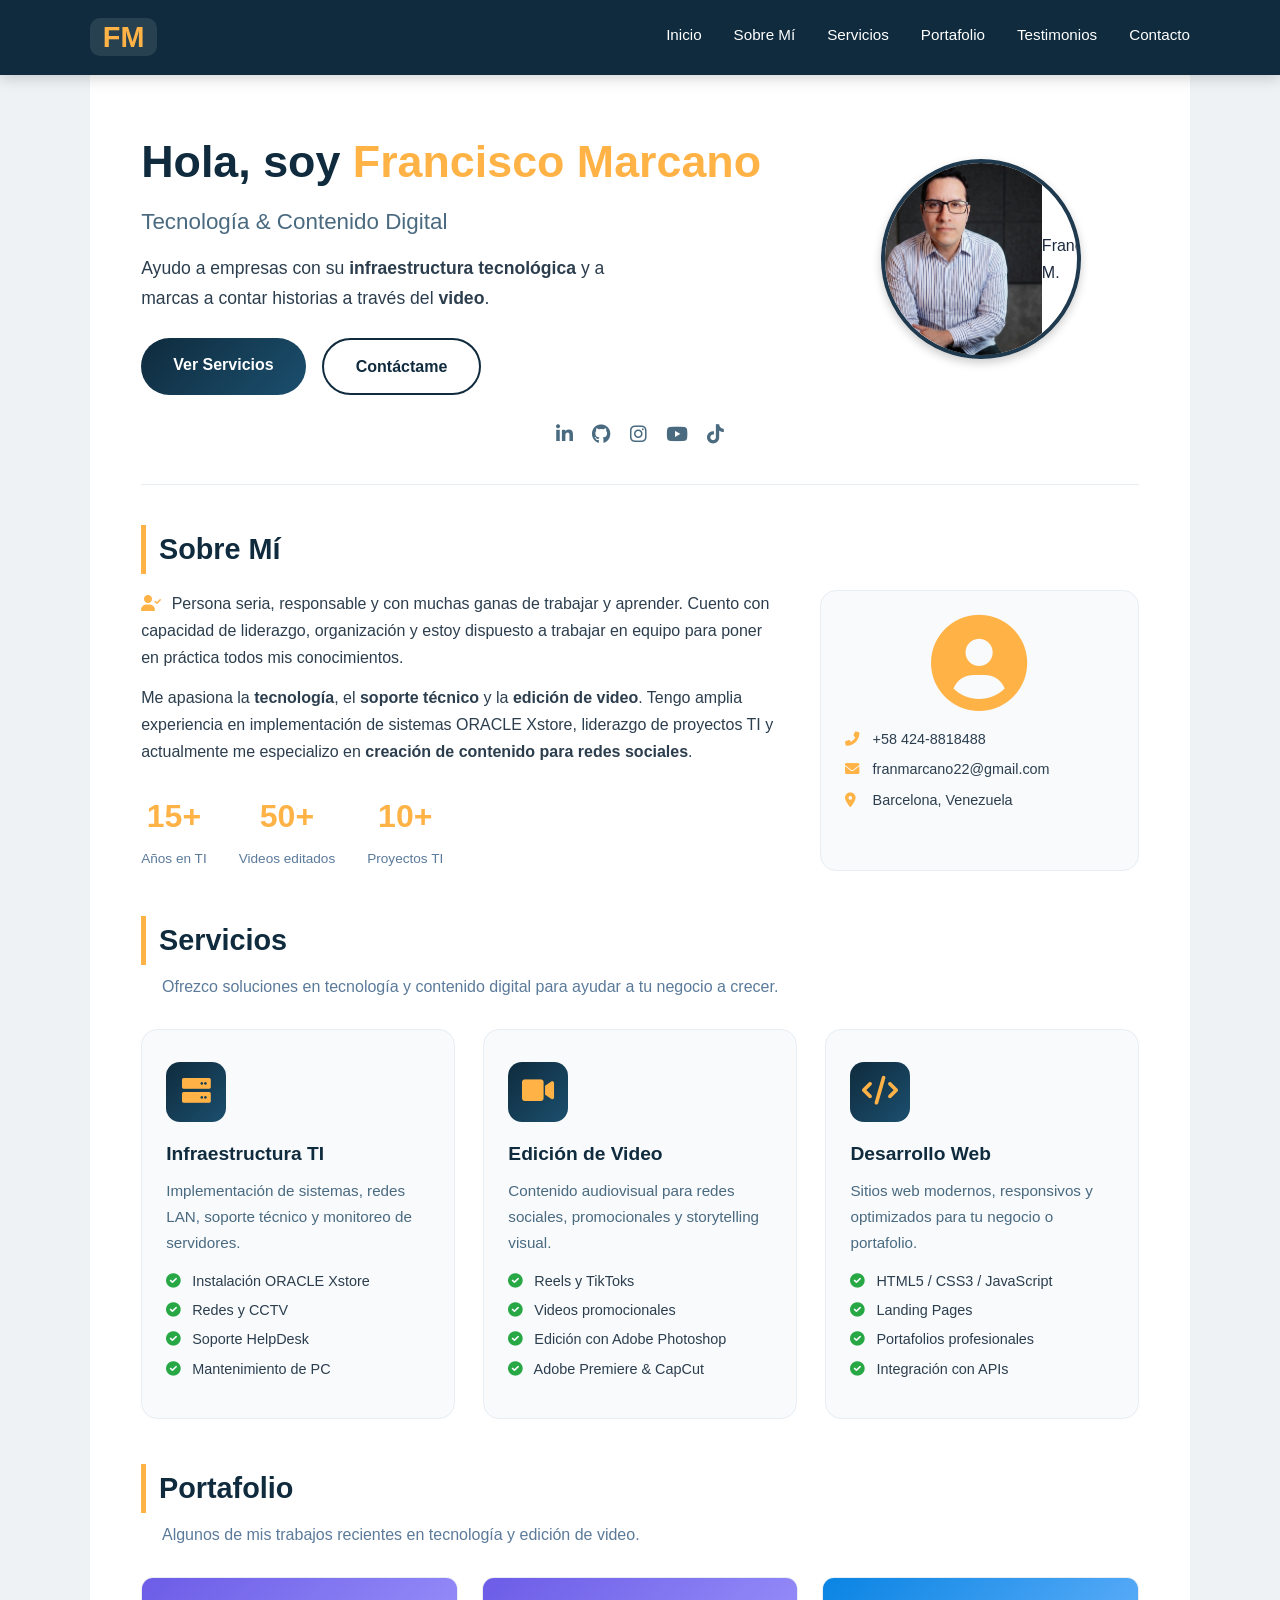
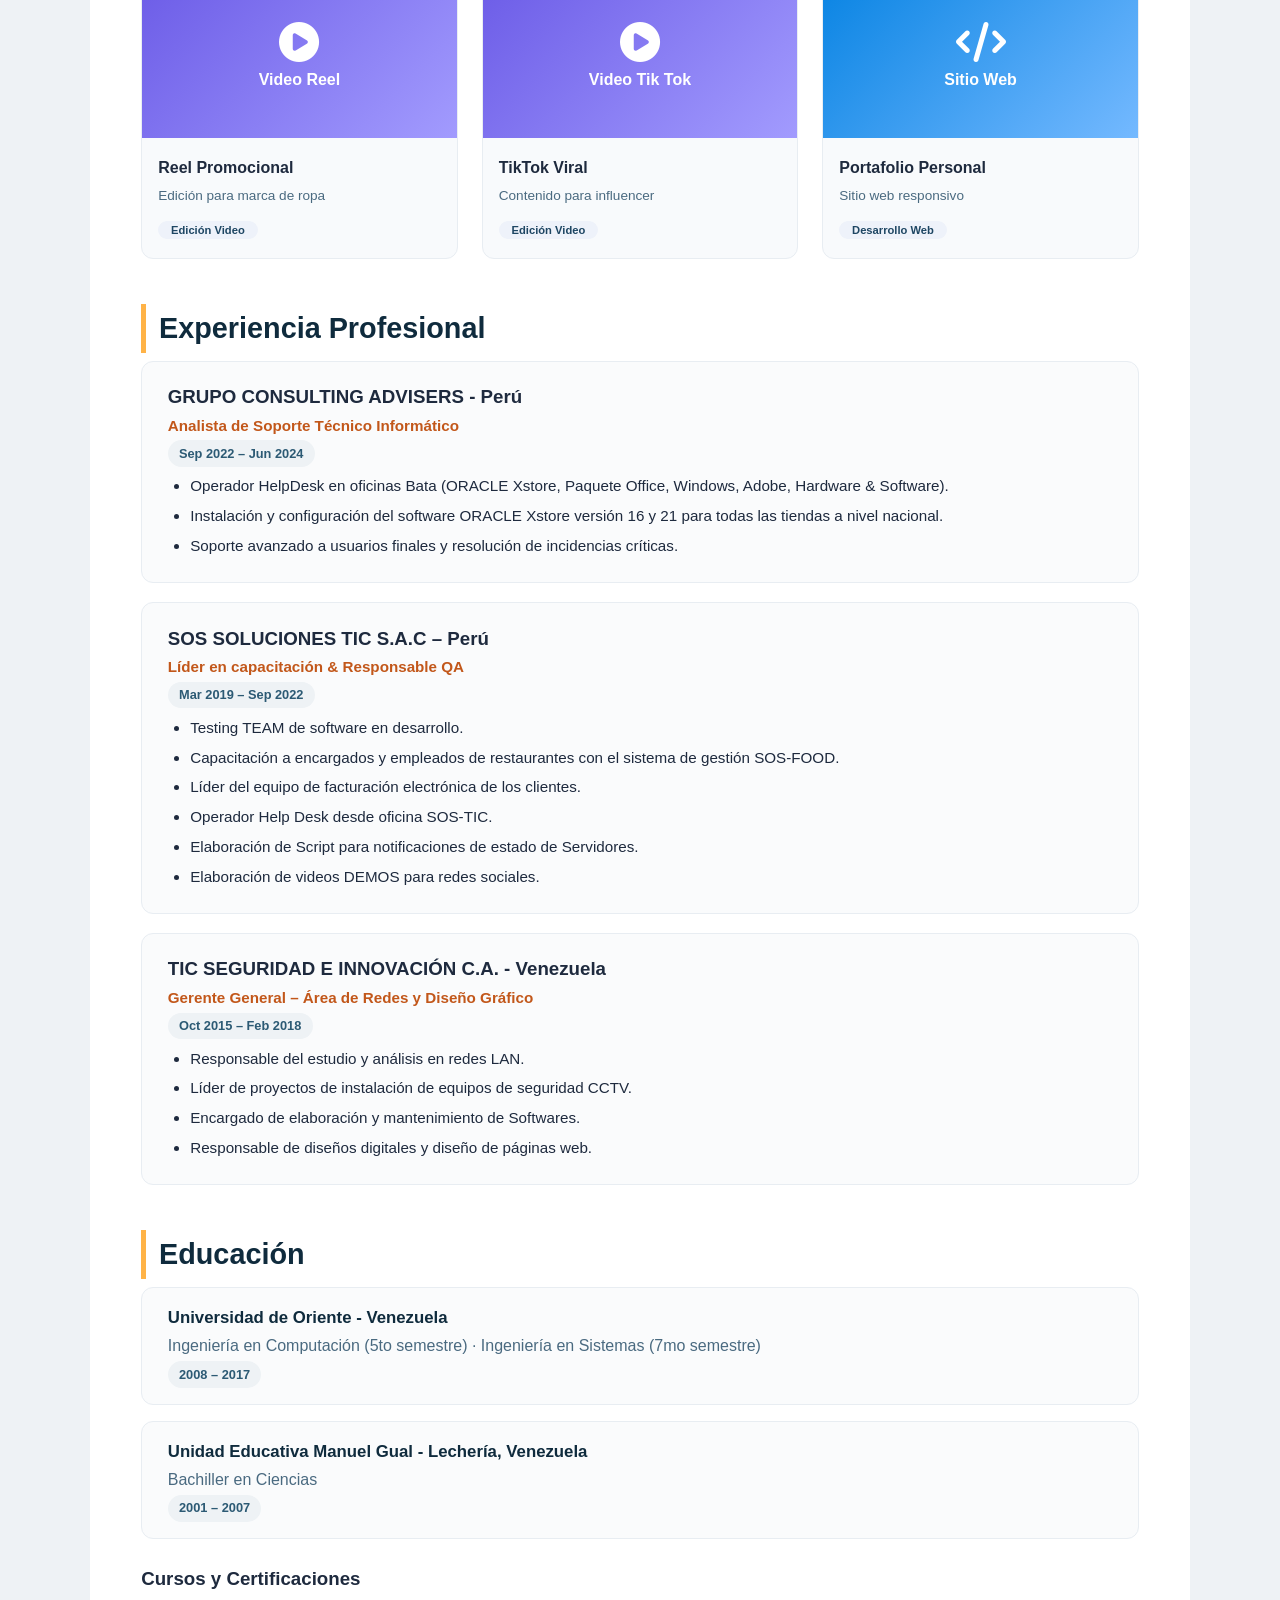
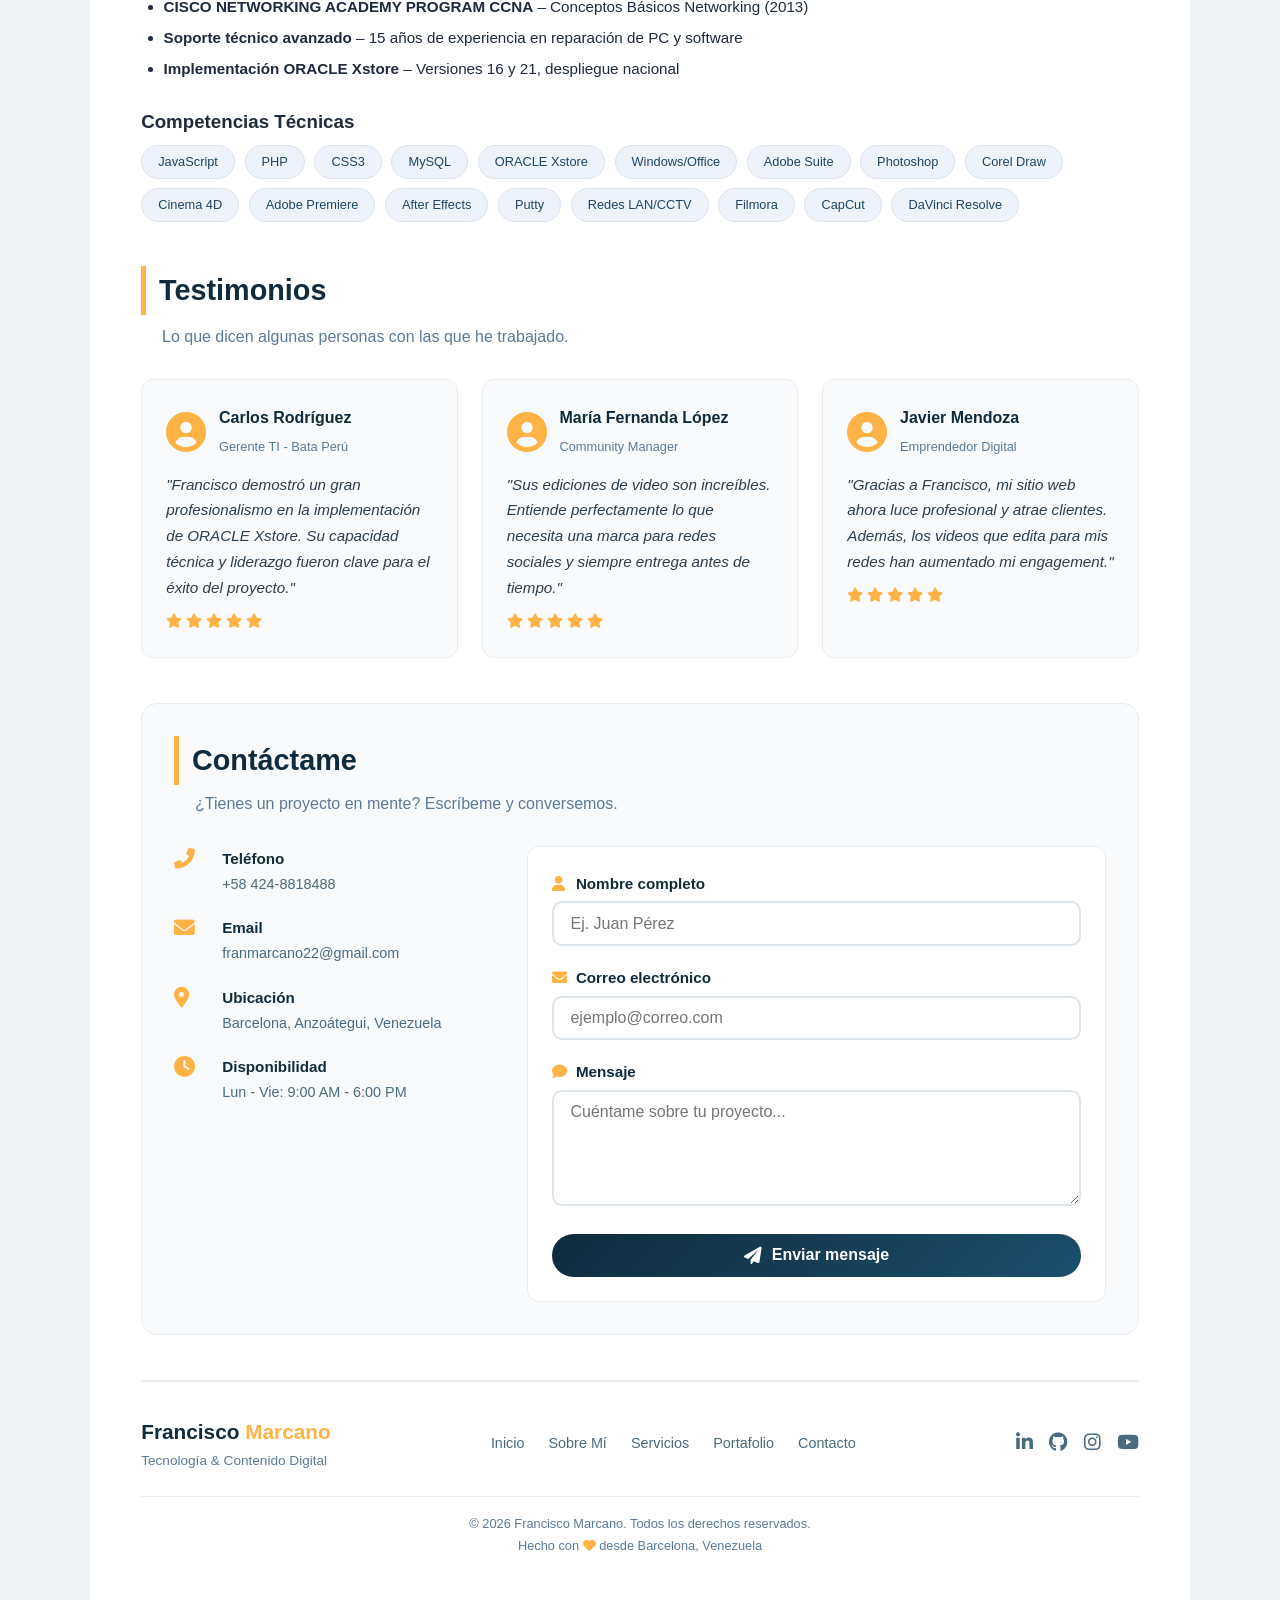
==== index.html @ 71fc673f "Update index.html fix avatar container" ====
<!DOCTYPE html>
<html lang="es">
<head>
    <meta charset="UTF-8">
    <meta name="viewport" content="width=device-width, initial-scale=1.0">
    <title>Francisco Marcano | Tecnología & Contenido Digital</title>

    <link rel="stylesheet" href="estilos.css">
    
    <!-- Font Awesome para íconos -->
    <link rel="stylesheet" href="https://cdnjs.cloudflare.com/ajax/libs/font-awesome/6.0.0-beta3/css/all.min.css">
</head>
<body>

<!-- ===== NAVEGACIÓN ===== -->
<nav class="navbar">
    <div class="nav-container">
        <div class="nav-logo">
            <span>FM</span>
        </div>
        <ul class="nav-menu">
            <li><a href="#inicio">Inicio</a></li>
            <li><a href="#sobre-mi">Sobre Mí</a></li>
            <li><a href="#servicios">Servicios</a></li>
            <li><a href="#portafolio">Portafolio</a></li>
            <li><a href="#testimonios">Testimonios</a></li>
            <li><a href="#contacto">Contacto</a></li>
        </ul>
        <div class="nav-toggle" id="navToggle">
            <i class="fas fa-bars"></i>
        </div>
    </div>
</nav>

<div class="container">

    <!-- ===== SECCIÓN: INICIO (Hero) ===== -->
    <section id="inicio" class="hero-section">
        <div class="hero-content">
            <div class="hero-text">
                <h1>Hola, soy <span>Francisco Marcano</span></h1>
                <p class="hero-subtitle">Tecnología &amp; Contenido Digital</p>
                <p class="hero-description">
                    Ayudo a empresas con su <strong>infraestructura tecnológica</strong> 
                    y a marcas a contar historias a través del <strong>video</strong>.
                </p>
                <div class="hero-buttons">
                    <a href="#servicios" class="btn-primary">Ver Servicios</a>
                    <a href="#contacto" class="btn-secondary">Contáctame</a>
                </div>
            </div>
            <div class="hero-image">
                <div class="avatar-container">
                    <img src="foto-francisco.png" alt="Francisco Marcano" class="avatar-img">
                    <span>Francisco M.</span>
                </div>
            </div>
        </div>
        <div class="hero-social">
            <a href="#" target="_blank"><i class="fab fa-linkedin-in"></i></a>
            <a href="#" target="_blank"><i class="fab fa-github"></i></a>
            <a href="#" target="_blank"><i class="fab fa-instagram"></i></a>
            <a href="#" target="_blank"><i class="fab fa-youtube"></i></a>
            <a href="#" target="_blank"><i class="fab fa-tiktok"></i></a>
        </div>
    </section>

    <!-- ===== SECCIÓN: SOBRE MÍ ===== -->
    <section id="sobre-mi">
        <h2>Sobre Mí</h2>
        <div class="about-grid">
            <div class="about-text">
                <p>
                    <i class="fas fa-user-check" style="color:#ffb347; margin-right:6px;"></i> 
                    Persona seria, responsable y con muchas ganas de trabajar y aprender. 
                    Cuento con capacidad de liderazgo, organización y estoy dispuesto a 
                    trabajar en equipo para poner en práctica todos mis conocimientos.
                </p>
                <p>
                    Me apasiona la <strong>tecnología</strong>, el <strong>soporte técnico</strong> 
                    y la <strong>edición de video</strong>. Tengo amplia experiencia en 
                    implementación de sistemas ORACLE Xstore, liderazgo de proyectos TI 
                    y actualmente me especializo en <strong>creación de contenido para redes sociales</strong>.
                </p>
                <div class="about-stats">
                    <div class="stat-item">
                        <span class="stat-number">15+</span>
                        <span class="stat-label">Años en TI</span>
                    </div>
                    <div class="stat-item">
                        <span class="stat-number">50+</span>
                        <span class="stat-label">Videos editados</span>
                    </div>
                    <div class="stat-item">
                        <span class="stat-number">10+</span>
                        <span class="stat-label">Proyectos TI</span>
                    </div>
                </div>
            </div>
            <div class="about-image">
                <div class="about-avatar">
                    <i class="fas fa-user-circle"></i>
                </div>
                <div class="about-contact">
                    <p><i class="fas fa-phone-alt"></i> +58 424-8818488</p>
                    <p><i class="fas fa-envelope"></i> franmarcano22@gmail.com</p>
                    <p><i class="fas fa-map-marker-alt"></i> Barcelona, Venezuela</p>
                </div>
            </div>
        </div>
    </section>

    <!-- ===== SECCIÓN: SERVICIOS ===== -->
    <section id="servicios">
        <h2>Servicios</h2>
        <p class="section-description">Ofrezco soluciones en tecnología y contenido digital para ayudar a tu negocio a crecer.</p>
        
        <div class="services-grid">
            <!-- Servicio 1: TI -->
            <div class="service-card">
                <div class="service-icon">
                    <i class="fas fa-server"></i>
                </div>
                <h3>Infraestructura TI</h3>
                <p>Implementación de sistemas, redes LAN, soporte técnico y monitoreo de servidores.</p>
                <ul class="service-list">
                    <li><i class="fas fa-check-circle"></i> Instalación ORACLE Xstore</li>
                    <li><i class="fas fa-check-circle"></i> Redes y CCTV</li>
                    <li><i class="fas fa-check-circle"></i> Soporte HelpDesk</li>
                    <li><i class="fas fa-check-circle"></i> Mantenimiento de PC</li>
                </ul>
            </div>

            <!-- Servicio 2: Edición de Video -->
            <div class="service-card">
                <div class="service-icon">
                    <i class="fas fa-video"></i>
                </div>
                <h3>Edición de Video</h3>
                <p>Contenido audiovisual para redes sociales, promocionales y storytelling visual.</p>
                <ul class="service-list">
                    <li><i class="fas fa-check-circle"></i> Reels y TikToks</li>
                    <li><i class="fas fa-check-circle"></i> Videos promocionales</li>
                    <li><i class="fas fa-check-circle"></i> Edición con Adobe Photoshop</li>
                    <li><i class="fas fa-check-circle"></i> Adobe Premiere &amp; CapCut</li>
                </ul>
            </div>

            <!-- Servicio 3: Desarrollo Web -->
            <div class="service-card">
                <div class="service-icon">
                    <i class="fas fa-code"></i>
                </div>
                <h3>Desarrollo Web</h3>
                <p>Sitios web modernos, responsivos y optimizados para tu negocio o portafolio.</p>
                <ul class="service-list">
                    <li><i class="fas fa-check-circle"></i> HTML5 / CSS3 / JavaScript</li>
                    <li><i class="fas fa-check-circle"></i> Landing Pages</li>
                    <li><i class="fas fa-check-circle"></i> Portafolios profesionales</li>
                    <li><i class="fas fa-check-circle"></i> Integración con APIs</li>
                </ul>
            </div>
        </div>
    </section>

    <!-- ===== SECCIÓN: PORTAFOLIO ===== -->
    <section id="portafolio">
        <h2>Portafolio</h2>
        <p class="section-description">Algunos de mis trabajos recientes en tecnología y edición de video.</p>
        
        <div class="portfolio-grid">
            <div class="portfolio-item">
                <div class="portfolio-image video-placeholder">
                    <i class="fas fa-play-circle"></i>
                    <span>Video Reel</span>
                </div>
                <div class="portfolio-info">
                    <h3>Reel Promocional</h3>
                    <p>Edición para marca de ropa</p>
                    <span class="portfolio-tag">Edición Video</span>
                </div>
            </div>

            <div class="portfolio-item">
                <div class="portfolio-image video-placeholder">
                    <i class="fas fa-play-circle"></i>
                    <span>Video Tik Tok</span>
                </div>
                <div class="portfolio-info">
                    <h3>TikTok Viral</h3>
                    <p>Contenido para influencer</p>
                    <span class="portfolio-tag">Edición Video</span>
                </div>
            </div>

            <div class="portfolio-item">
                <div class="portfolio-image web-placeholder">
                    <i class="fas fa-code"></i>
                    <span>Sitio Web</span>
                </div>
                <div class="portfolio-info">
                    <h3>Portafolio Personal</h3>
                    <p>Sitio web responsivo</p>
                    <span class="portfolio-tag">Desarrollo Web</span>
                </div>
            </div>
            
        </div>
    </section>

    <!-- ===== SECCIÓN: EXPERIENCIA ===== -->
    <section>
        <h2>Experiencia Profesional</h2>

        <div class="experience-item">
            <h3>GRUPO CONSULTING ADVISERS - Perú</h3>
            <p class="job-title">Analista de Soporte Técnico Informático</p>
            <span class="period">Sep 2022 – Jun 2024</span>
            <ul>
                <li>Operador HelpDesk en oficinas Bata (ORACLE Xstore, Paquete Office, Windows, Adobe, Hardware &amp; Software).</li>
                <li>Instalación y configuración del software ORACLE Xstore versión 16 y 21 para todas las tiendas a nivel nacional.</li>
                <li>Soporte avanzado a usuarios finales y resolución de incidencias críticas.</li>
            </ul>
        </div>

        <div class="experience-item">
            <h3>SOS SOLUCIONES TIC S.A.C – Perú</h3>
            <p class="job-title">Líder en capacitación &amp; Responsable QA</p>
            <span class="period">Mar 2019 – Sep 2022</span>
            <ul>
                <li>Testing TEAM de software en desarrollo.</li>
                <li>Capacitación a encargados y empleados de restaurantes con el sistema de gestión SOS-FOOD.</li>
                <li>Líder del equipo de facturación electrónica de los clientes.</li>
                <li>Operador Help Desk desde oficina SOS-TIC.</li>
                <li>Elaboración de Script para notificaciones de estado de Servidores.</li>
                <li>Elaboración de videos DEMOS para redes sociales.</li>
            </ul>
        </div>

        <div class="experience-item">
            <h3>TIC SEGURIDAD E INNOVACIÓN C.A. - Venezuela</h3>
            <p class="job-title">Gerente General – Área de Redes y Diseño Gráfico</p>
            <span class="period">Oct 2015 – Feb 2018</span>
            <ul>
                <li>Responsable del estudio y análisis en redes LAN.</li>
                <li>Líder de proyectos de instalación de equipos de seguridad CCTV.</li>
                <li>Encargado de elaboración y mantenimiento de Softwares.</li>
                <li>Responsable de diseños digitales y diseño de páginas web.</li>
            </ul>
        </div>
    </section>

    <!-- ===== SECCIÓN: EDUCACIÓN ===== -->
    <section>
        <h2>Educación</h2>

        <div class="education-item">
            <p class="institution">Universidad de Oriente - Venezuela</p>
            <p class="degree">Ingeniería en Computación (5to semestre) · Ingeniería en Sistemas (7mo semestre)</p>
            <span class="period">2008 – 2017</span>
        </div>

        <div class="education-item">
            <p class="institution">Unidad Educativa Manuel Gual - Lechería, Venezuela</p>
            <p class="degree">Bachiller en Ciencias</p>
            <span class="period">2001 – 2007</span>
        </div>

        <h3 style="margin-top:1.5rem;">Cursos y Certificaciones</h3>
        <ul>
            <li><strong>CISCO NETWORKING ACADEMY PROGRAM CCNA</strong> – Conceptos Básicos Networking (2013)</li>
            <li><strong>Soporte técnico avanzado</strong> – 15 años de experiencia en reparación de PC y software</li>
            <li><strong>Implementación ORACLE Xstore</strong> – Versiones 16 y 21, despliegue nacional</li>
        </ul>

        <h3 style="margin-top:1.5rem;">Competencias Técnicas</h3>
        <div class="badge-container">
            <span class="badge">JavaScript</span>
            <span class="badge">PHP</span>
            <span class="badge">CSS3</span>
            <span class="badge">MySQL</span>
            <span class="badge">ORACLE Xstore</span>
            <span class="badge">Windows/Office</span>
            <span class="badge">Adobe Suite</span>
            <span class="badge">Photoshop</span>
            <span class="badge">Corel Draw</span>
            <span class="badge">Cinema 4D</span>
            <span class="badge">Adobe Premiere</span>
            <span class="badge">After Effects</span>
            <span class="badge">Putty</span>
            <span class="badge">Redes LAN/CCTV</span>
            <span class="badge">Filmora</span>
            <span class="badge">CapCut</span>
            <span class="badge">DaVinci Resolve</span>
        </div>
    </section>

    <!-- ===== SECCIÓN: TESTIMONIOS ===== -->
    <section id="testimonios">
        <h2>Testimonios</h2>
        <p class="section-description">Lo que dicen algunas personas con las que he trabajado.</p>
        
        <div class="testimonials-grid">
            <div class="testimonial-card">
                <div class="testimonial-header">
                    <i class="fas fa-user-circle"></i>
                    <div>
                        <h4>Carlos Rodríguez</h4>
                        <span>Gerente TI - Bata Perú</span>
                    </div>
                </div>
                <p>"Francisco demostró un gran profesionalismo en la implementación de ORACLE Xstore. Su capacidad técnica y liderazgo fueron clave para el éxito del proyecto."</p>
                <div class="testimonial-stars">
                    <i class="fas fa-star"></i>
                    <i class="fas fa-star"></i>
                    <i class="fas fa-star"></i>
                    <i class="fas fa-star"></i>
                    <i class="fas fa-star"></i>
                </div>
            </div>

            <div class="testimonial-card">
                <div class="testimonial-header">
                    <i class="fas fa-user-circle"></i>
                    <div>
                        <h4>María Fernanda López</h4>
                        <span>Community Manager</span>
                    </div>
                </div>
                <p>"Sus ediciones de video son increíbles. Entiende perfectamente lo que necesita una marca para redes sociales y siempre entrega antes de tiempo."</p>
                <div class="testimonial-stars">
                    <i class="fas fa-star"></i>
                    <i class="fas fa-star"></i>
                    <i class="fas fa-star"></i>
                    <i class="fas fa-star"></i>
                    <i class="fas fa-star"></i>
                </div>
            </div>

            <div class="testimonial-card">
                <div class="testimonial-header">
                    <i class="fas fa-user-circle"></i>
                    <div>
                        <h4>Javier Mendoza</h4>
                        <span>Emprendedor Digital</span>
                    </div>
                </div>
                <p>"Gracias a Francisco, mi sitio web ahora luce profesional y atrae clientes. Además, los videos que edita para mis redes han aumentado mi engagement."</p>
                <div class="testimonial-stars">
                    <i class="fas fa-star"></i>
                    <i class="fas fa-star"></i>
                    <i class="fas fa-star"></i>
                    <i class="fas fa-star"></i>
                    <i class="fas fa-star"></i>
                </div>
            </div>
        </div>
    </section>

    <!-- ===== SECCIÓN: CONTACTO ===== -->
    <section id="contacto">
        <h2>Contáctame</h2>
        <p class="section-description">¿Tienes un proyecto en mente? Escríbeme y conversemos.</p>
        
        <div class="contact-wrapper">
            <div class="contact-info-side">
                <div class="contact-info-item">
                    <i class="fas fa-phone-alt"></i>
                    <div>
                        <h4>Teléfono</h4>
                        <p>+58 424-8818488</p>
                    </div>
                </div>
                <div class="contact-info-item">
                    <i class="fas fa-envelope"></i>
                    <div>
                        <h4>Email</h4>
                        <p>franmarcano22@gmail.com</p>
                    </div>
                </div>
                <div class="contact-info-item">
                    <i class="fas fa-map-marker-alt"></i>
                    <div>
                        <h4>Ubicación</h4>
                        <p>Barcelona, Anzoátegui, Venezuela</p>
                    </div>
                </div>
                <div class="contact-info-item">
                    <i class="fas fa-clock"></i>
                    <div>
                        <h4>Disponibilidad</h4>
                        <p>Lun - Vie: 9:00 AM - 6:00 PM</p>
                    </div>
                </div>
            </div>

            <form id="contactForm" action="#" method="POST" class="contact-form">
                <div class="form-group">
                    <label for="nombre"><i class="fas fa-user"></i> Nombre completo</label>
                    <input type="text" id="nombre" name="nombre" placeholder="Ej. Juan Pérez" required>
                    <span class="error-message" id="nombreError"></span>
                </div>

                <div class="form-group">
                    <label for="email"><i class="fas fa-envelope"></i> Correo electrónico</label>
                    <input type="email" id="email" name="email" placeholder="ejemplo@correo.com" required>
                    <span class="error-message" id="emailError"></span>
                </div>

                <div class="form-group">
                    <label for="mensaje"><i class="fas fa-comment"></i> Mensaje</label>
                    <textarea id="mensaje" name="mensaje" rows="5" placeholder="Cuéntame sobre tu proyecto..." required></textarea>
                    <span class="error-message" id="mensajeError"></span>
                </div>

                <button type="submit" id="submitBtn">
                    <i class="fas fa-paper-plane"></i> Enviar mensaje
                </button>
            </form>
        </div>

        <div id="respuestaConfirmacion" style="display:none;">
            <div class="success-box">
                <i class="fas fa-check-circle" style="font-size:2.5rem; color:#28a745; display:block; margin-bottom:0.5rem;"></i>
                <h3>¡Mensaje enviado con éxito!</h3>
                <p>Gracias por contactarme. Te responderé lo antes posible.</p>
                <p style="font-size:0.9rem; color:#5b7a9a; margin-top:0.5rem;"><strong>Datos enviados:</strong></p>
                <div id="datosEnviados" style="text-align:left; font-size:0.9rem; background:#f8f9fa; padding:0.8rem; border-radius:8px; max-width:400px; margin:0.5rem auto;"></div>
            </div>
        </div>
    </section>

    <!-- ===== FOOTER ===== -->
    <footer>
        <div class="footer-content">
            <div class="footer-brand">
                <h3>Francisco <span>Marcano</span></h3>
                <p>Tecnología &amp; Contenido Digital</p>
            </div>
            <div class="footer-links">
                <a href="#inicio">Inicio</a>
                <a href="#sobre-mi">Sobre Mí</a>
                <a href="#servicios">Servicios</a>
                <a href="#portafolio">Portafolio</a>
                <a href="#contacto">Contacto</a>
            </div>
            <div class="footer-social">
                <a href="#" target="_blank"><i class="fab fa-linkedin-in"></i></a>
                <a href="#" target="_blank"><i class="fab fa-github"></i></a>
                <a href="#" target="_blank"><i class="fab fa-instagram"></i></a>
                <a href="#" target="_blank"><i class="fab fa-youtube"></i></a>
            </div>
        </div>
        <div class="footer-bottom">
            <p>&copy; 2026 Francisco Marcano. Todos los derechos reservados.</p>
            <p>Hecho con <i class="fas fa-heart" style="color:#ffb347;"></i> desde Barcelona, Venezuela</p>
        </div>
    </footer>

</div>

<script src="script.js"></script>

</body>
</html>
---- estilos.css ----
* {
    margin: 0;
    padding: 0;
    box-sizing: border-box;
}

html {
    scroll-behavior: smooth;
}

body {
    font-family: 'Segoe UI', Tahoma, Geneva, Verdana, sans-serif;
    background-color: #eef2f5;
    color: #1e2a3e;
    line-height: 1.7;
    padding: 0;
}

/* ===== NAVEGACIÓN ===== */
.navbar {
    background: #0f2b3d;
    padding: 0.8rem 1.5rem;
    position: sticky;
    top: 0;
    z-index: 1000;
    box-shadow: 0 2px 15px rgba(0,0,0,0.2);
}

.nav-container {
    max-width: 1100px;
    margin: 0 auto;
    display: flex;
    justify-content: space-between;
    align-items: center;
}

.nav-logo span {
    font-size: 1.8rem;
    font-weight: 700;
    color: #ffb347;
    background: rgba(255,255,255,0.1);
    padding: 0.2rem 0.8rem;
    border-radius: 10px;
}

.nav-menu {
    display: flex;
    list-style: none;
    gap: 2rem;
}

.nav-menu a {
    color: #ffffff;
    text-decoration: none;
    font-size: 0.95rem;
    font-weight: 500;
    transition: color 0.3s ease;
}

.nav-menu a:hover {
    color: #ffb347;
}

.nav-toggle {
    display: none;
    color: #ffffff;
    font-size: 1.5rem;
    cursor: pointer;
}

/* ===== CONTENEDOR ===== */
.container {
    max-width: 1100px;
    margin: 0 auto;
    background: #ffffff;
    padding: 0 3.2rem 2.8rem;
}

/* ===== HERO SECTION ===== */
.hero-section {
    padding: 3rem 0 2rem;
    border-bottom: 1px solid #e8edf2;
    margin-bottom: 2.5rem;
}

.hero-content {
    display: flex;
    align-items: center;
    gap: 3rem;
    flex-wrap: wrap;
}

.hero-text {
    flex: 2;
}

.hero-text h1 {
    font-size: 2.8rem;
    font-weight: 700;
    color: #0f2b3d;
    margin-bottom: 0.3rem;
}

.hero-text h1 span {
    color: #ffb347;
}

.hero-subtitle {
    font-size: 1.4rem;
    font-weight: 400;
    color: #4a6a80;
    margin-bottom: 0.8rem;
}

.hero-description {
    font-size: 1.1rem;
    color: #2c3e4e;
    max-width: 500px;
    margin-bottom: 1.5rem;
}

.hero-buttons {
    display: flex;
    gap: 1rem;
    flex-wrap: wrap;
}

.btn-primary {
    background: linear-gradient(135deg, #0f2b3d, #1b4f6e);
    color: #ffffff;
    padding: 0.8rem 2rem;
    border-radius: 50px;
    text-decoration: none;
    font-weight: 600;
    transition: all 0.3s ease;
    display: inline-block;
}

.btn-primary:hover {
    transform: translateY(-2px);
    box-shadow: 0 8px 20px rgba(15, 43, 61, 0.25);
}

.btn-secondary {
    background: transparent;
    color: #0f2b3d;
    padding: 0.8rem 2rem;
    border-radius: 50px;
    text-decoration: none;
    font-weight: 600;
    border: 2px solid #0f2b3d;
    transition: all 0.3s ease;
    display: inline-block;
}

.btn-secondary:hover {
    background: #0f2b3d;
    color: #ffffff;
}

.hero-image {
    flex: 1;
    display: flex;
    justify-content: center;
}

.avatar-container {
    width: 200px;
    height: 200px;
    border-radius: 50%;
    overflow: hidden; /* Esto recorta la imagen para que se vea redonda */
    box-shadow: 0 4px 10px rgba(0,0,0,0.2);
    border: 4px solid #1F3A4F; /* El borde azul marino */
    display: flex;
    justify-content: center;
    align-items: center;
}

.avatar-img {
    width: 100%; /* La foto ocupa todo el ancho del círculo */
    height: 100%;
    object-fit: cover; /* Asegura que la foto no se deforme */
}

.hero-social {
    display: flex;
    gap: 1.2rem;
    justify-content: center;
    margin-top: 1.5rem;
}

.hero-social a {
    color: #4a6a80;
    font-size: 1.2rem;
    transition: all 0.3s ease;
}

.hero-social a:hover {
    color: #ffb347;
    transform: translateY(-3px);
}

/* ===== SECCIONES ===== */
section {
    margin-bottom: 2.8rem;
}

h2 {
    font-size: 1.8rem;
    font-weight: 700;
    color: #0f2b3d;
    border-left: 5px solid #ffb347;
    padding-left: 0.8rem;
    margin-bottom: 0.5rem;
}

.section-description {
    color: #5b7a9a;
    margin-bottom: 1.8rem;
    margin-left: 1.3rem;
}

/* ===== SOBRE MÍ ===== */
.about-grid {
    display: grid;
    grid-template-columns: 2fr 1fr;
    gap: 2.5rem;
    margin-top: 1rem;
}

.about-text p {
    margin-bottom: 0.8rem;
    font-size: 1rem;
    color: #2c3e4e;
}

.about-stats {
    display: flex;
    gap: 2rem;
    margin-top: 1.5rem;
}

.stat-item {
    text-align: center;
}

.stat-number {
    display: block;
    font-size: 2rem;
    font-weight: 700;
    color: #ffb347;
}

.stat-label {
    font-size: 0.85rem;
    color: #5b7a9a;
}

.about-image {
    background: #f8fafc;
    border-radius: 16px;
    padding: 1.5rem;
    text-align: center;
    border: 1px solid #e8edf2;
}

.about-avatar i {
    font-size: 6rem;
    color: #ffb347;
}

.about-contact {
    margin-top: 1rem;
    text-align: left;
}

.about-contact p {
    font-size: 0.9rem;
    margin-bottom: 0.4rem;
    color: #2c3e4e;
}

.about-contact i {
    color: #ffb347;
    width: 1.5rem;
}

/* ===== SERVICIOS ===== */
.services-grid {
    display: grid;
    grid-template-columns: repeat(auto-fit, minmax(280px, 1fr));
    gap: 1.8rem;
}

.service-card {
    background: #f8fafc;
    padding: 2rem 1.5rem;
    border-radius: 16px;
    border: 1px solid #e8edf2;
    transition: all 0.3s ease;
}

.service-card:hover {
    transform: translateY(-5px);
    box-shadow: 0 10px 30px rgba(0,0,0,0.08);
    border-color: #ffb347;
}

.service-icon {
    background: linear-gradient(135deg, #0f2b3d, #1b4f6e);
    width: 60px;
    height: 60px;
    border-radius: 14px;
    display: flex;
    align-items: center;
    justify-content: center;
    margin-bottom: 1rem;
}

.service-icon i {
    font-size: 1.8rem;
    color: #ffb347;
}

.service-card h3 {
    font-size: 1.2rem;
    color: #0f2b3d;
    margin-bottom: 0.5rem;
}

.service-card p {
    font-size: 0.95rem;
    color: #4a6a80;
    margin-bottom: 0.8rem;
}

.service-list {
    list-style: none;
    padding: 0;
}

.service-list li {
    font-size: 0.9rem;
    color: #2c3e4e;
    margin-bottom: 0.3rem;
}

.service-list i {
    color: #28a745;
    margin-right: 0.5rem;
}

/* ===== PORTAFOLIO ===== */
.portfolio-grid {
    display: grid;
    grid-template-columns: repeat(auto-fit, minmax(240px, 1fr));
    gap: 1.5rem;
}

.portfolio-item {
    background: #f8fafc;
    border-radius: 12px;
    overflow: hidden;
    border: 1px solid #e8edf2;
    transition: all 0.3s ease;
}

.portfolio-item:hover {
    transform: translateY(-5px);
    box-shadow: 0 10px 30px rgba(0,0,0,0.08);
}

.portfolio-image {
    height: 160px;
    display: flex;
    flex-direction: column;
    align-items: center;
    justify-content: center;
    color: #ffffff;
    font-weight: 600;
}

.video-placeholder {
    background: linear-gradient(135deg, #6c5ce7, #a29bfe);
}

.web-placeholder {
    background: linear-gradient(135deg, #0984e3, #74b9ff);
}

.portfolio-image i {
    font-size: 2.5rem;
    margin-bottom: 0.3rem;
}

.portfolio-info {
    padding: 1rem;
}

.portfolio-info h3 {
    font-size: 1rem;
    margin: 0;
}

.portfolio-info p {
    font-size: 0.85rem;
    color: #4a6a80;
    margin: 0.2rem 0 0.5rem;
}

.portfolio-tag {
    background: #eef2fa;
    padding: 0.2rem 0.8rem;
    border-radius: 20px;
    font-size: 0.7rem;
    font-weight: 600;
    color: #1e4663;
}

/* ===== EXPERIENCIA ===== */
.experience-item {
    background: #fafbfc;
    padding: 1.2rem 1.6rem;
    border-radius: 12px;
    margin-bottom: 1.2rem;
    border: 1px solid #e8edf2;
    transition: all 0.2s ease;
}

.experience-item:hover {
    border-color: #ffb347;
    box-shadow: 0 4px 12px rgba(255, 179, 71, 0.12);
}

.experience-item .job-title {
    font-weight: 600;
    color: #c2571a;
    font-size: 0.95rem;
}

.experience-item .period {
    font-size: 0.8rem;
    background: #eef2f5;
    padding: 0.15rem 0.7rem;
    border-radius: 30px;
    display: inline-block;
    color: #2c5a74;
    font-weight: 600;
    margin-top: 0.1rem;
}

.experience-item ul {
    padding-left: 1.4rem;
    margin-top: 0.4rem;
}

.experience-item ul li {
    margin-bottom: 0.25rem;
    font-size: 0.95rem;
}

/* ===== EDUCACIÓN ===== */
.education-item {
    background: #fafbfc;
    padding: 1rem 1.6rem;
    border-radius: 12px;
    margin-bottom: 1rem;
    border: 1px solid #e8edf2;
}

.education-item .institution {
    font-weight: 600;
    color: #0f2b3d;
    font-size: 1.05rem;
}

.education-item .degree {
    font-weight: 400;
    color: #4a6a80;
}

.education-item .period {
    font-size: 0.8rem;
    background: #eef2f5;
    padding: 0.15rem 0.7rem;
    border-radius: 30px;
    display: inline-block;
    color: #2c5a74;
    font-weight: 600;
}

ul {
    padding-left: 1.4rem;
}

ul li {
    margin-bottom: 0.3rem;
    font-size: 0.95rem;
}

/* ===== BADGES ===== */
.badge-container {
    display: flex;
    flex-wrap: wrap;
    gap: 0.6rem;
    margin-top: 0.5rem;
}

.badge {
    background: #eef2fa;
    padding: 0.3rem 1rem;
    border-radius: 30px;
    font-size: 0.8rem;
    font-weight: 500;
    color: #1e4663;
    border: 1px solid #dce4ed;
    transition: all 0.2s ease;
}

.badge:hover {
    background: #ffb347;
    color: #ffffff;
    border-color: #ffb347;
    transform: scale(1.05);
}

/* ===== TESTIMONIOS ===== */
.testimonials-grid {
    display: grid;
    grid-template-columns: repeat(auto-fit, minmax(280px, 1fr));
    gap: 1.5rem;
}

.testimonial-card {
    background: #f8fafc;
    padding: 1.5rem;
    border-radius: 12px;
    border: 1px solid #e8edf2;
    transition: all 0.3s ease;
}

.testimonial-card:hover {
    border-color: #ffb347;
    box-shadow: 0 4px 12px rgba(255, 179, 71, 0.12);
}

.testimonial-header {
    display: flex;
    align-items: center;
    gap: 0.8rem;
    margin-bottom: 0.8rem;
}

.testimonial-header i {
    font-size: 2.5rem;
    color: #ffb347;
}

.testimonial-header h4 {
    font-size: 1rem;
    margin: 0;
    color: #0f2b3d;
}

.testimonial-header span {
    font-size: 0.8rem;
    color: #5b7a9a;
}

.testimonial-card p {
    font-size: 0.95rem;
    color: #2c3e4e;
    font-style: italic;
    margin-bottom: 0.5rem;
}

.testimonial-stars {
    color: #ffb347;
    font-size: 0.9rem;
}

/* ===== CONTACTO ===== */
#contacto {
    background: #f8fafc;
    padding: 2rem;
    border-radius: 16px;
    border: 1px solid #e8edf2;
    margin-top: 1rem;
}

#contacto h2 {
    border-left-color: #ffb347;
    margin-bottom: 0.3rem;
}

.contact-wrapper {
    display: grid;
    grid-template-columns: 1fr 1.8fr;
    gap: 2rem;
    margin-top: 1.5rem;
}

.contact-info-side {
    display: flex;
    flex-direction: column;
    gap: 1.2rem;
}

.contact-info-item {
    display: flex;
    align-items: flex-start;
    gap: 1rem;
}

.contact-info-item i {
    font-size: 1.3rem;
    color: #ffb347;
    width: 2rem;
    margin-top: 0.2rem;
}

.contact-info-item h4 {
    font-size: 0.95rem;
    color: #0f2b3d;
    margin: 0;
}

.contact-info-item p {
    font-size: 0.9rem;
    color: #4a6a80;
    margin: 0;
}

.contact-form {
    background: #ffffff;
    padding: 1.5rem;
    border-radius: 12px;
    border: 1px solid #e8edf2;
}

.form-group {
    margin-bottom: 1.2rem;
}

.form-group label {
    display: block;
    font-weight: 600;
    color: #0f2b3d;
    margin-bottom: 0.3rem;
    font-size: 0.95rem;
}

.form-group label i {
    color: #ffb347;
    width: 1.2rem;
}

.form-group input,
.form-group textarea {
    width: 100%;
    padding: 0.7rem 1rem;
    border: 2px solid #dce4ed;
    border-radius: 10px;
    font-size: 1rem;
    font-family: 'Segoe UI', Tahoma, Geneva, Verdana, sans-serif;
    transition: border-color 0.3s ease, box-shadow 0.3s ease;
    background: #ffffff;
}

.form-group input:focus,
.form-group textarea:focus {
    outline: none;
    border-color: #ffb347;
    box-shadow: 0 0 0 4px rgba(255, 179, 71, 0.15);
}

.form-group input.error,
.form-group textarea.error {
    border-color: #dc3545;
}

.form-group input.success,
.form-group textarea.success {
    border-color: #28a745;
}

.error-message {
    display: none;
    color: #dc3545;
    font-size: 0.8rem;
    font-weight: 500;
    margin-top: 0.3rem;
}

#submitBtn {
    background: linear-gradient(135deg, #0f2b3d 0%, #1b4f6e 100%);
    color: #ffffff;
    border: none;
    padding: 0.8rem 2rem;
    font-size: 1rem;
    font-weight: 600;
    border-radius: 50px;
    cursor: pointer;
    transition: all 0.3s ease;
    width: 100%;
    display: flex;
    align-items: center;
    justify-content: center;
    gap: 0.6rem;
}

#submitBtn:hover {
    background: linear-gradient(135deg, #1b4f6e 0%, #0f2b3d 100%);
    transform: translateY(-2px);
    box-shadow: 0 8px 20px rgba(15, 43, 61, 0.25);
}

#submitBtn:disabled {
    background: #a0b8c9;
    cursor: not-allowed;
    transform: none;
    box-shadow: none;
}

#submitBtn i {
    font-size: 1.1rem;
}

/* ===== RESPUESTA CONFIRMACIÓN ===== */
.success-box {
    background: #e6f7e6;
    border: 2px solid #28a745;
    border-radius: 16px;
    padding: 2rem 1.5rem;
    text-align: center;
    margin-top: 1.5rem;
    animation: fadeInUp 0.5s ease;
}

.success-box h3 {
    color: #1e6b2c;
    margin: 0.5rem 0 0.3rem;
}

.success-box p {
    color: #2c5a3a;
}

@keyframes fadeInUp {
    from {
        opacity: 0;
        transform: translateY(20px);
    }
    to {
        opacity: 1;
        transform: translateY(0);
    }
}

/* ===== FOOTER ===== */
footer {
    margin-top: 2.5rem;
    padding-top: 2rem;
    border-top: 2px solid #e8edf2;
}

.footer-content {
    display: flex;
    justify-content: space-between;
    align-items: center;
    flex-wrap: wrap;
    gap: 1.5rem;
}

.footer-brand h3 {
    font-size: 1.3rem;
    color: #0f2b3d;
    margin: 0;
}

.footer-brand h3 span {
    color: #ffb347;
}

.footer-brand p {
    font-size: 0.85rem;
    color: #5b7a9a;
    margin: 0;
}

.footer-links {
    display: flex;
    gap: 1.5rem;
    flex-wrap: wrap;
}

.footer-links a {
    color: #4a6a80;
    text-decoration: none;
    font-size: 0.9rem;
    transition: color 0.3s ease;
}

.footer-links a:hover {
    color: #ffb347;
}

.footer-social {
    display: flex;
    gap: 1rem;
}

.footer-social a {
    color: #4a6a80;
    font-size: 1.2rem;
    transition: all 0.3s ease;
}

.footer-social a:hover {
    color: #ffb347;
    transform: translateY(-3px);
}

.footer-bottom {
    margin-top: 1.5rem;
    padding-top: 1rem;
    border-top: 1px solid #e8edf2;
    text-align: center;
    font-size: 0.8rem;
    color: #5b7a9a;
}

.footer-bottom i {
    color: #ffb347;
}

/* ===== RESPONSIVE ===== */
@media (max-width: 768px) {
    .container {
        padding: 0 1.2rem 1.8rem;
    }

    /* Nav */
    .nav-menu {
        display: none;
        flex-direction: column;
        background: #0f2b3d;
        position: absolute;
        top: 60px;
        left: 0;
        right: 0;
        padding: 1.5rem;
        gap: 1rem;
    }

    .nav-menu.active {
        display: flex;
    }

    .nav-toggle {
        display: block;
    }

    /* Hero */
    .hero-content {
        flex-direction: column;
        text-align: center;
    }

    .hero-text h1 {
        font-size: 2.2rem;
    }

    .hero-description {
        max-width: 100%;
    }

    .hero-buttons {
        justify-content: center;
    }

    .hero-image {
        margin-top: 1rem;
    }

    .avatar-placeholder {
        width: 140px;
        height: 140px;
    }

    .avatar-placeholder i {
        font-size: 4rem;
    }

    /* About */
    .about-grid {
        grid-template-columns: 1fr;
    }

    .about-stats {
        justify-content: center;
    }

    /* Contacto */
    .contact-wrapper {
        grid-template-columns: 1fr;
    }

    .contact-info-side {
        flex-direction: row;
        flex-wrap: wrap;
        justify-content: center;
    }

    .contact-info-item {
        flex: 1;
        min-width: 150px;
    }

    /* Footer */
    .footer-content {
        flex-direction: column;
        text-align: center;
    }

    .footer-links {
        justify-content: center;
    }
}

@media (max-width: 480px) {
    .container {
        padding: 0 0.8rem 1.2rem;
    }

    .hero-text h1 {
        font-size: 1.8rem;
    }

    .hero-subtitle {
        font-size: 1.1rem;
    }

    .services-grid {
        grid-template-columns: 1fr;
    }

    .portfolio-grid {
        grid-template-columns: 1fr;
    }

    .testimonials-grid {
        grid-template-columns: 1fr;
    }

    .contact-info-side {
        flex-direction: column;
    }

    .btn-primary, .btn-secondary {
        padding: 0.6rem 1.5rem;
        font-size: 0.9rem;
    }
}
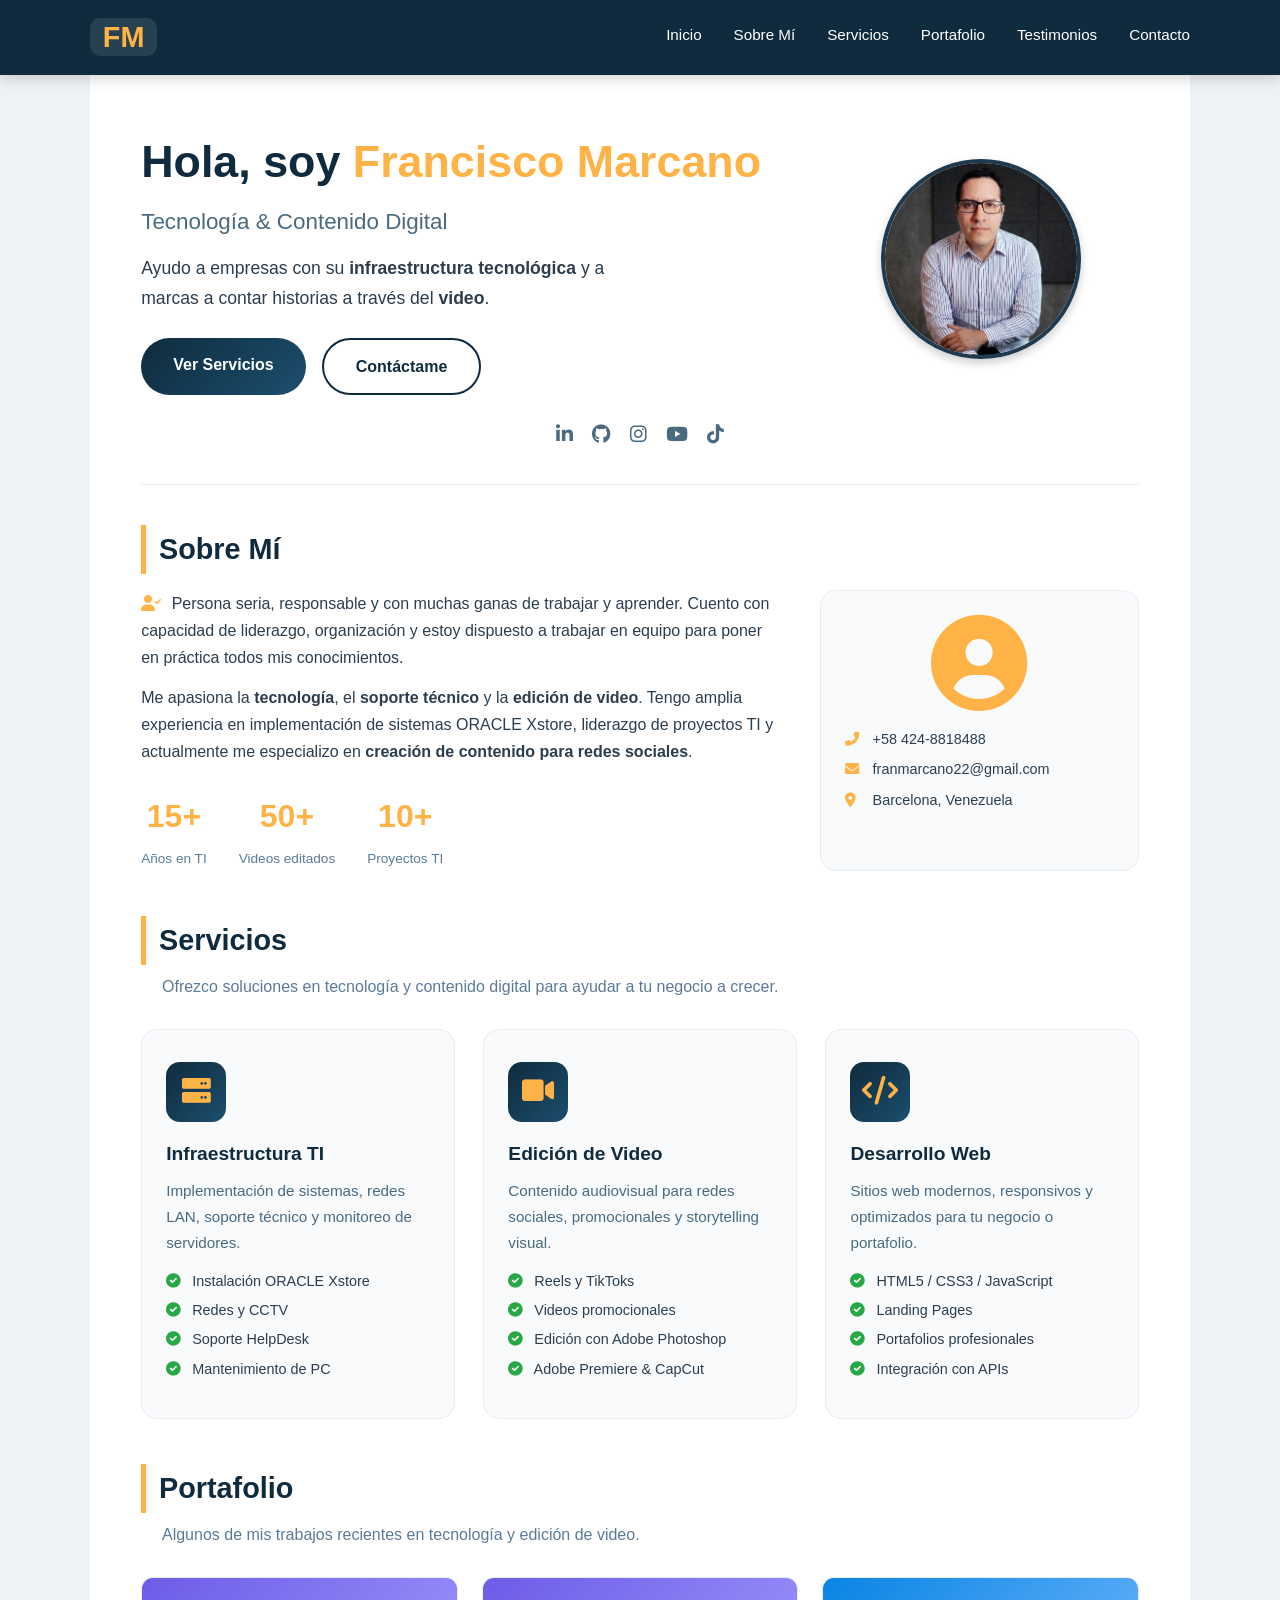
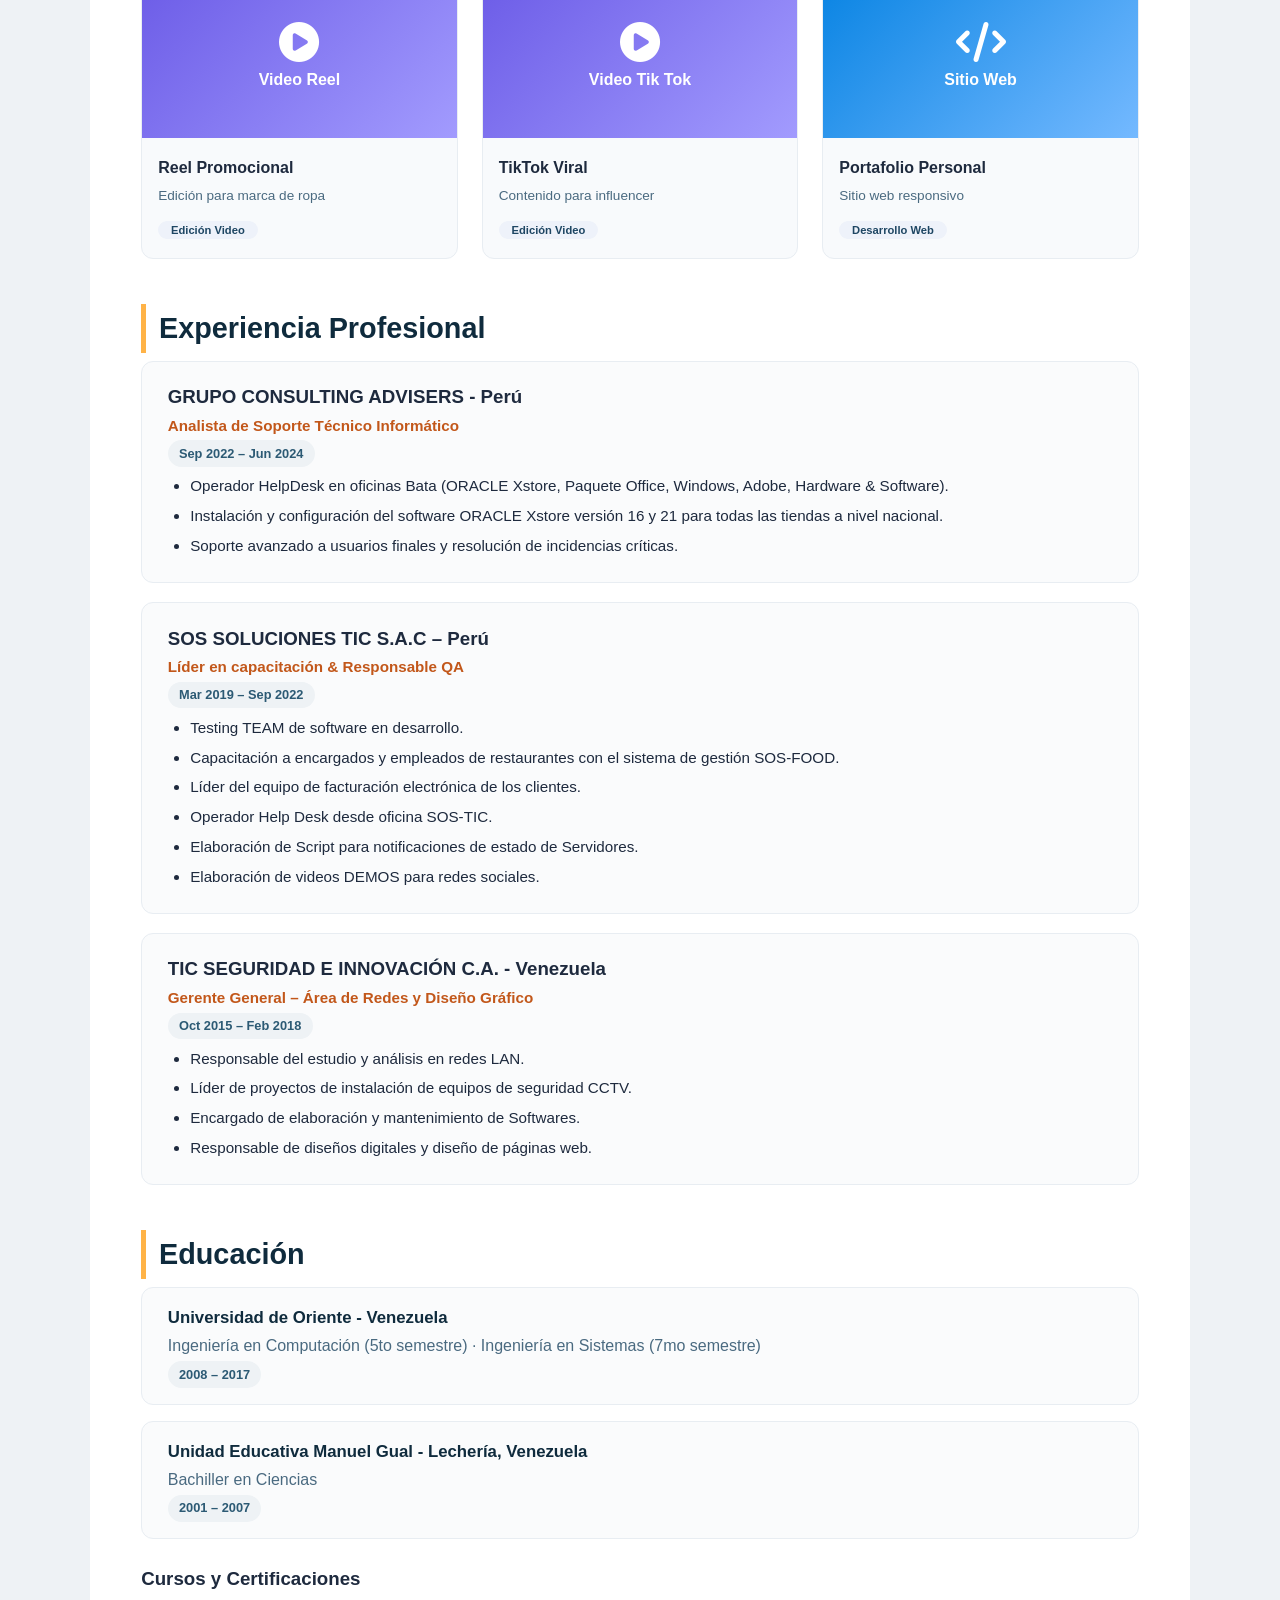
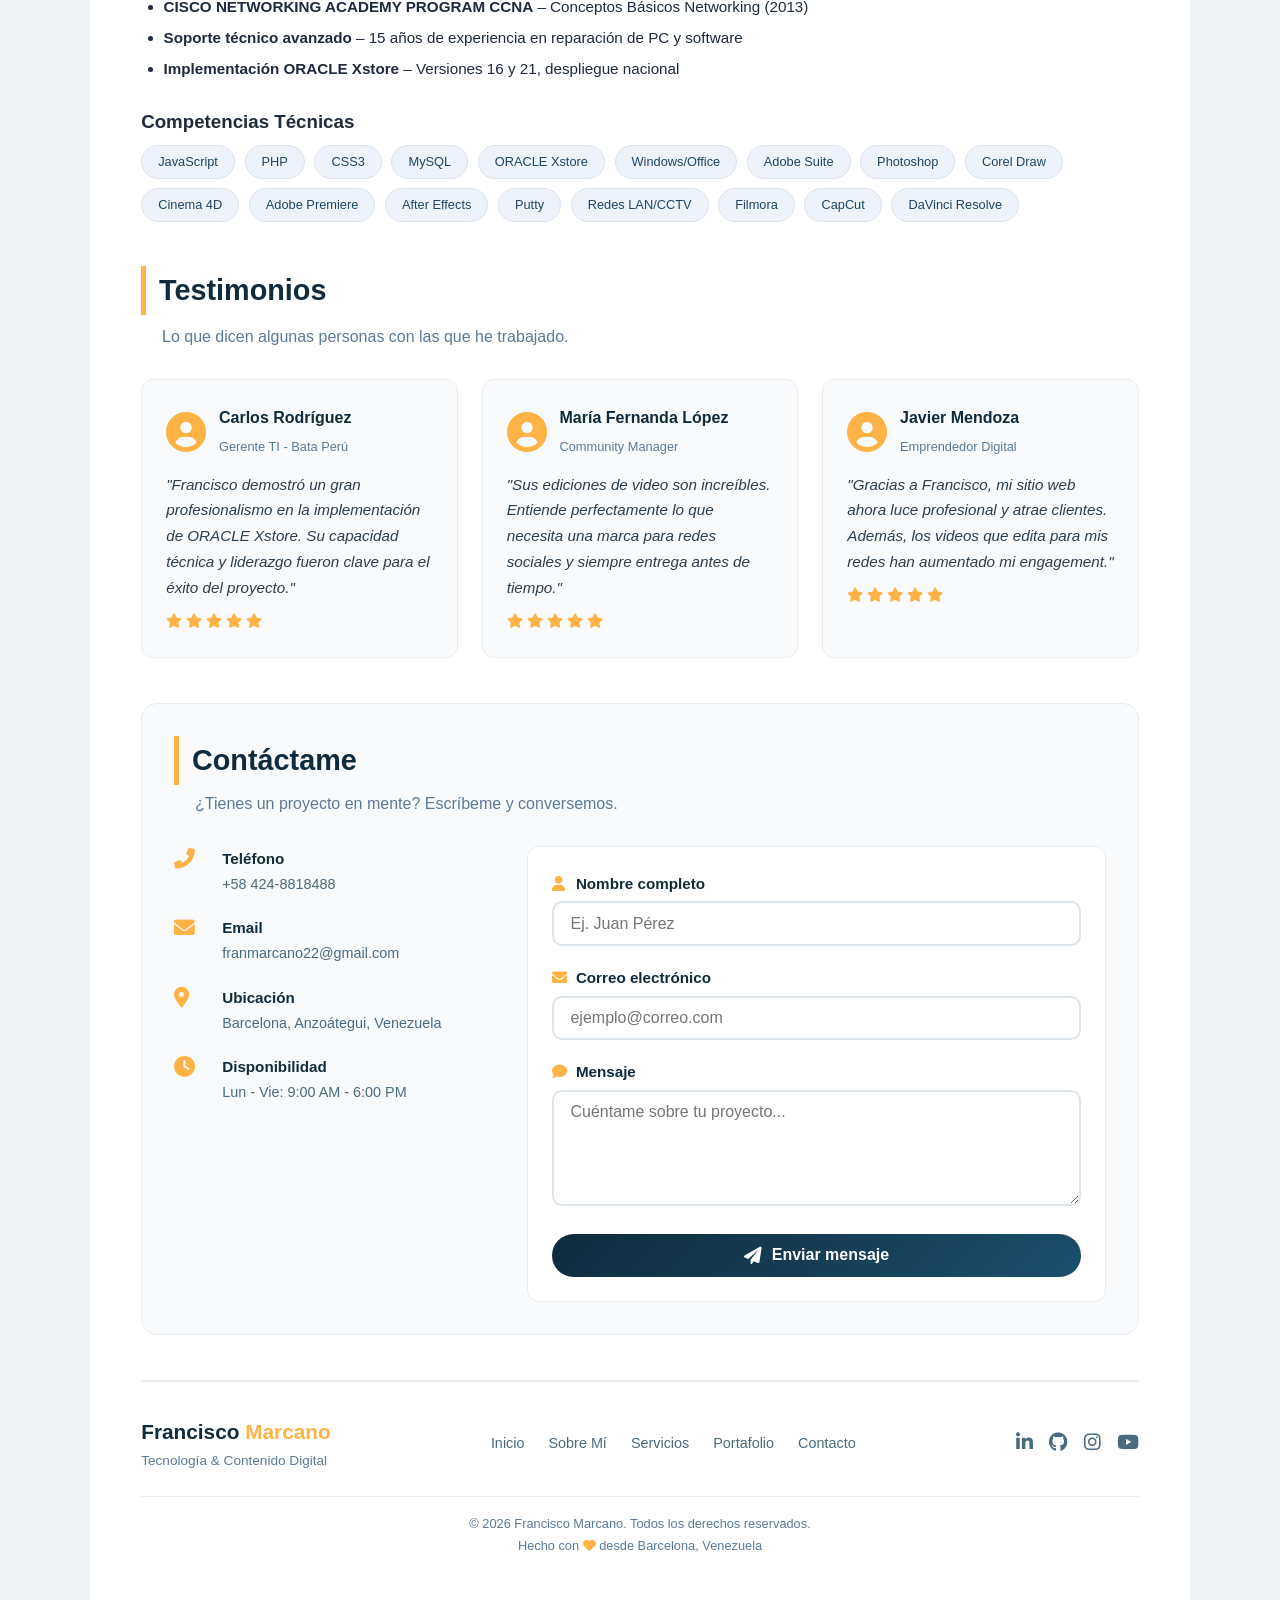
==== commit 5ae30c9e: "Update index.html delete span Francisco M." ====
--- a/index.html
+++ b/index.html
@@ -52,7 +52,6 @@
             <div class="hero-image">
                 <div class="avatar-container">
                     <img src="foto-francisco.png" alt="Francisco Marcano" class="avatar-img">
-                    <span>Francisco M.</span>
                 </div>
             </div>
         </div>
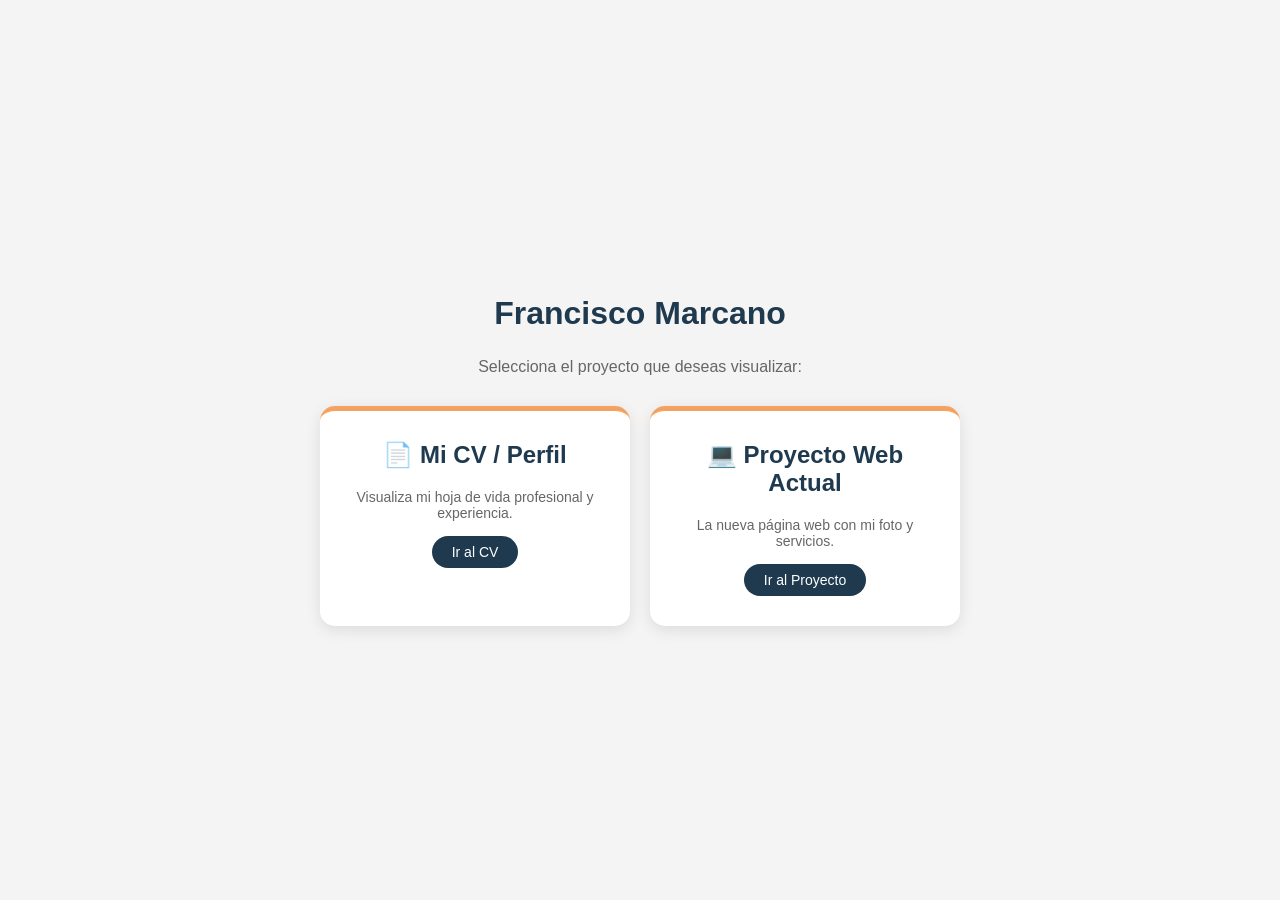
==== commit f209c8bf: "Update index.html Nuevo Menu para entrar al cv o a la pagina personal" ====
--- a/index.html
+++ b/index.html
@@ -3,462 +3,92 @@
 <head>
     <meta charset="UTF-8">
     <meta name="viewport" content="width=device-width, initial-scale=1.0">
-    <title>Francisco Marcano | Tecnología & Contenido Digital</title>
-
-    <link rel="stylesheet" href="estilos.css">
-    
-    <!-- Font Awesome para íconos -->
-    <link rel="stylesheet" href="https://cdnjs.cloudflare.com/ajax/libs/font-awesome/6.0.0-beta3/css/all.min.css">
+    <title>Mi Portafolio</title>
+    <style>
+        /* Estilos sencillos para el menú */
+        body {
+            font-family: 'Segoe UI', Tahoma, Geneva, Verdana, sans-serif;
+            background-color: #f4f4f4;
+            display: flex;
+            flex-direction: column;
+            align-items: center;
+            justify-content: center;
+            height: 100vh;
+            margin: 0;
+            text-align: center;
+        }
+        h1 {
+            color: #1F3A4F; /* Tu azul oscuro */
+            margin-bottom: 10px;
+        }
+        p {
+            color: #666;
+            margin-bottom: 30px;
+        }
+        .menu-container {
+            display: flex;
+            gap: 20px;
+            flex-wrap: wrap;
+            justify-content: center;
+        }
+        .card {
+            background: white;
+            padding: 30px;
+            border-radius: 15px;
+            box-shadow: 0 4px 15px rgba(0,0,0,0.1);
+            width: 250px;
+            text-decoration: none;
+            color: #333;
+            transition: transform 0.2s, box-shadow 0.2s;
+            border-top: 5px solid #F4A261; /* Tu color naranja */
+        }
+        .card:hover {
+            transform: translateY(-5px);
+            box-shadow: 0 8px 20px rgba(0,0,0,0.15);
+        }
+        .card h2 {
+            margin-top: 0;
+            color: #1F3A4F;
+        }
+        .card p {
+            margin-bottom: 0;
+            font-size: 14px;
+        }
+        .btn {
+            display: inline-block;
+            margin-top: 15px;
+            padding: 8px 20px;
+            background-color: #1F3A4F;
+            color: white;
+            border-radius: 20px;
+            text-decoration: none;
+            font-size: 14px;
+        }
+        .btn:hover {
+            background-color: #F4A261;
+        }
+    </style>
 </head>
 <body>
 
-<!-- ===== NAVEGACIÓN ===== -->
-<nav class="navbar">
-    <div class="nav-container">
-        <div class="nav-logo">
-            <span>FM</span>
-        </div>
-        <ul class="nav-menu">
-            <li><a href="#inicio">Inicio</a></li>
-            <li><a href="#sobre-mi">Sobre Mí</a></li>
-            <li><a href="#servicios">Servicios</a></li>
-            <li><a href="#portafolio">Portafolio</a></li>
-            <li><a href="#testimonios">Testimonios</a></li>
-            <li><a href="#contacto">Contacto</a></li>
-        </ul>
-        <div class="nav-toggle" id="navToggle">
-            <i class="fas fa-bars"></i>
-        </div>
+    <h1>Francisco Marcano</h1>
+    <p>Selecciona el proyecto que deseas visualizar:</p>
+
+    <div class="menu-container">
+        <!-- Enlace a la carpeta del CV -->
+        <a href="cv-perfil/" class="card">
+            <h2>📄 Mi CV / Perfil</h2>
+            <p>Visualiza mi hoja de vida profesional y experiencia.</p>
+            <span class="btn">Ir al CV</span>
+        </a>
+
+        <!-- Enlace a la carpeta de la página web actual -->
+        <a href="proyecto-web/" class="card">
+            <h2>💻 Proyecto Web Actual</h2>
+            <p>La nueva página web con mi foto y servicios.</p>
+            <span class="btn">Ir al Proyecto</span>
+        </a>
     </div>
-</nav>
-
-<div class="container">
-
-    <!-- ===== SECCIÓN: INICIO (Hero) ===== -->
-    <section id="inicio" class="hero-section">
-        <div class="hero-content">
-            <div class="hero-text">
-                <h1>Hola, soy <span>Francisco Marcano</span></h1>
-                <p class="hero-subtitle">Tecnología &amp; Contenido Digital</p>
-                <p class="hero-description">
-                    Ayudo a empresas con su <strong>infraestructura tecnológica</strong> 
-                    y a marcas a contar historias a través del <strong>video</strong>.
-                </p>
-                <div class="hero-buttons">
-                    <a href="#servicios" class="btn-primary">Ver Servicios</a>
-                    <a href="#contacto" class="btn-secondary">Contáctame</a>
-                </div>
-            </div>
-            <div class="hero-image">
-                <div class="avatar-container">
-                    <img src="foto-francisco.png" alt="Francisco Marcano" class="avatar-img">
-                </div>
-            </div>
-        </div>
-        <div class="hero-social">
-            <a href="#" target="_blank"><i class="fab fa-linkedin-in"></i></a>
-            <a href="#" target="_blank"><i class="fab fa-github"></i></a>
-            <a href="#" target="_blank"><i class="fab fa-instagram"></i></a>
-            <a href="#" target="_blank"><i class="fab fa-youtube"></i></a>
-            <a href="#" target="_blank"><i class="fab fa-tiktok"></i></a>
-        </div>
-    </section>
-
-    <!-- ===== SECCIÓN: SOBRE MÍ ===== -->
-    <section id="sobre-mi">
-        <h2>Sobre Mí</h2>
-        <div class="about-grid">
-            <div class="about-text">
-                <p>
-                    <i class="fas fa-user-check" style="color:#ffb347; margin-right:6px;"></i> 
-                    Persona seria, responsable y con muchas ganas de trabajar y aprender. 
-                    Cuento con capacidad de liderazgo, organización y estoy dispuesto a 
-                    trabajar en equipo para poner en práctica todos mis conocimientos.
-                </p>
-                <p>
-                    Me apasiona la <strong>tecnología</strong>, el <strong>soporte técnico</strong> 
-                    y la <strong>edición de video</strong>. Tengo amplia experiencia en 
-                    implementación de sistemas ORACLE Xstore, liderazgo de proyectos TI 
-                    y actualmente me especializo en <strong>creación de contenido para redes sociales</strong>.
-                </p>
-                <div class="about-stats">
-                    <div class="stat-item">
-                        <span class="stat-number">15+</span>
-                        <span class="stat-label">Años en TI</span>
-                    </div>
-                    <div class="stat-item">
-                        <span class="stat-number">50+</span>
-                        <span class="stat-label">Videos editados</span>
-                    </div>
-                    <div class="stat-item">
-                        <span class="stat-number">10+</span>
-                        <span class="stat-label">Proyectos TI</span>
-                    </div>
-                </div>
-            </div>
-            <div class="about-image">
-                <div class="about-avatar">
-                    <i class="fas fa-user-circle"></i>
-                </div>
-                <div class="about-contact">
-                    <p><i class="fas fa-phone-alt"></i> +58 424-8818488</p>
-                    <p><i class="fas fa-envelope"></i> franmarcano22@gmail.com</p>
-                    <p><i class="fas fa-map-marker-alt"></i> Barcelona, Venezuela</p>
-                </div>
-            </div>
-        </div>
-    </section>
-
-    <!-- ===== SECCIÓN: SERVICIOS ===== -->
-    <section id="servicios">
-        <h2>Servicios</h2>
-        <p class="section-description">Ofrezco soluciones en tecnología y contenido digital para ayudar a tu negocio a crecer.</p>
-        
-        <div class="services-grid">
-            <!-- Servicio 1: TI -->
-            <div class="service-card">
-                <div class="service-icon">
-                    <i class="fas fa-server"></i>
-                </div>
-                <h3>Infraestructura TI</h3>
-                <p>Implementación de sistemas, redes LAN, soporte técnico y monitoreo de servidores.</p>
-                <ul class="service-list">
-                    <li><i class="fas fa-check-circle"></i> Instalación ORACLE Xstore</li>
-                    <li><i class="fas fa-check-circle"></i> Redes y CCTV</li>
-                    <li><i class="fas fa-check-circle"></i> Soporte HelpDesk</li>
-                    <li><i class="fas fa-check-circle"></i> Mantenimiento de PC</li>
-                </ul>
-            </div>
-
-            <!-- Servicio 2: Edición de Video -->
-            <div class="service-card">
-                <div class="service-icon">
-                    <i class="fas fa-video"></i>
-                </div>
-                <h3>Edición de Video</h3>
-                <p>Contenido audiovisual para redes sociales, promocionales y storytelling visual.</p>
-                <ul class="service-list">
-                    <li><i class="fas fa-check-circle"></i> Reels y TikToks</li>
-                    <li><i class="fas fa-check-circle"></i> Videos promocionales</li>
-                    <li><i class="fas fa-check-circle"></i> Edición con Adobe Photoshop</li>
-                    <li><i class="fas fa-check-circle"></i> Adobe Premiere &amp; CapCut</li>
-                </ul>
-            </div>
-
-            <!-- Servicio 3: Desarrollo Web -->
-            <div class="service-card">
-                <div class="service-icon">
-                    <i class="fas fa-code"></i>
-                </div>
-                <h3>Desarrollo Web</h3>
-                <p>Sitios web modernos, responsivos y optimizados para tu negocio o portafolio.</p>
-                <ul class="service-list">
-                    <li><i class="fas fa-check-circle"></i> HTML5 / CSS3 / JavaScript</li>
-                    <li><i class="fas fa-check-circle"></i> Landing Pages</li>
-                    <li><i class="fas fa-check-circle"></i> Portafolios profesionales</li>
-                    <li><i class="fas fa-check-circle"></i> Integración con APIs</li>
-                </ul>
-            </div>
-        </div>
-    </section>
-
-    <!-- ===== SECCIÓN: PORTAFOLIO ===== -->
-    <section id="portafolio">
-        <h2>Portafolio</h2>
-        <p class="section-description">Algunos de mis trabajos recientes en tecnología y edición de video.</p>
-        
-        <div class="portfolio-grid">
-            <div class="portfolio-item">
-                <div class="portfolio-image video-placeholder">
-                    <i class="fas fa-play-circle"></i>
-                    <span>Video Reel</span>
-                </div>
-                <div class="portfolio-info">
-                    <h3>Reel Promocional</h3>
-                    <p>Edición para marca de ropa</p>
-                    <span class="portfolio-tag">Edición Video</span>
-                </div>
-            </div>
-
-            <div class="portfolio-item">
-                <div class="portfolio-image video-placeholder">
-                    <i class="fas fa-play-circle"></i>
-                    <span>Video Tik Tok</span>
-                </div>
-                <div class="portfolio-info">
-                    <h3>TikTok Viral</h3>
-                    <p>Contenido para influencer</p>
-                    <span class="portfolio-tag">Edición Video</span>
-                </div>
-            </div>
-
-            <div class="portfolio-item">
-                <div class="portfolio-image web-placeholder">
-                    <i class="fas fa-code"></i>
-                    <span>Sitio Web</span>
-                </div>
-                <div class="portfolio-info">
-                    <h3>Portafolio Personal</h3>
-                    <p>Sitio web responsivo</p>
-                    <span class="portfolio-tag">Desarrollo Web</span>
-                </div>
-            </div>
-            
-        </div>
-    </section>
-
-    <!-- ===== SECCIÓN: EXPERIENCIA ===== -->
-    <section>
-        <h2>Experiencia Profesional</h2>
-
-        <div class="experience-item">
-            <h3>GRUPO CONSULTING ADVISERS - Perú</h3>
-            <p class="job-title">Analista de Soporte Técnico Informático</p>
-            <span class="period">Sep 2022 – Jun 2024</span>
-            <ul>
-                <li>Operador HelpDesk en oficinas Bata (ORACLE Xstore, Paquete Office, Windows, Adobe, Hardware &amp; Software).</li>
-                <li>Instalación y configuración del software ORACLE Xstore versión 16 y 21 para todas las tiendas a nivel nacional.</li>
-                <li>Soporte avanzado a usuarios finales y resolución de incidencias críticas.</li>
-            </ul>
-        </div>
-
-        <div class="experience-item">
-            <h3>SOS SOLUCIONES TIC S.A.C – Perú</h3>
-            <p class="job-title">Líder en capacitación &amp; Responsable QA</p>
-            <span class="period">Mar 2019 – Sep 2022</span>
-            <ul>
-                <li>Testing TEAM de software en desarrollo.</li>
-                <li>Capacitación a encargados y empleados de restaurantes con el sistema de gestión SOS-FOOD.</li>
-                <li>Líder del equipo de facturación electrónica de los clientes.</li>
-                <li>Operador Help Desk desde oficina SOS-TIC.</li>
-                <li>Elaboración de Script para notificaciones de estado de Servidores.</li>
-                <li>Elaboración de videos DEMOS para redes sociales.</li>
-            </ul>
-        </div>
-
-        <div class="experience-item">
-            <h3>TIC SEGURIDAD E INNOVACIÓN C.A. - Venezuela</h3>
-            <p class="job-title">Gerente General – Área de Redes y Diseño Gráfico</p>
-            <span class="period">Oct 2015 – Feb 2018</span>
-            <ul>
-                <li>Responsable del estudio y análisis en redes LAN.</li>
-                <li>Líder de proyectos de instalación de equipos de seguridad CCTV.</li>
-                <li>Encargado de elaboración y mantenimiento de Softwares.</li>
-                <li>Responsable de diseños digitales y diseño de páginas web.</li>
-            </ul>
-        </div>
-    </section>
-
-    <!-- ===== SECCIÓN: EDUCACIÓN ===== -->
-    <section>
-        <h2>Educación</h2>
-
-        <div class="education-item">
-            <p class="institution">Universidad de Oriente - Venezuela</p>
-            <p class="degree">Ingeniería en Computación (5to semestre) · Ingeniería en Sistemas (7mo semestre)</p>
-            <span class="period">2008 – 2017</span>
-        </div>
-
-        <div class="education-item">
-            <p class="institution">Unidad Educativa Manuel Gual - Lechería, Venezuela</p>
-            <p class="degree">Bachiller en Ciencias</p>
-            <span class="period">2001 – 2007</span>
-        </div>
-
-        <h3 style="margin-top:1.5rem;">Cursos y Certificaciones</h3>
-        <ul>
-            <li><strong>CISCO NETWORKING ACADEMY PROGRAM CCNA</strong> – Conceptos Básicos Networking (2013)</li>
-            <li><strong>Soporte técnico avanzado</strong> – 15 años de experiencia en reparación de PC y software</li>
-            <li><strong>Implementación ORACLE Xstore</strong> – Versiones 16 y 21, despliegue nacional</li>
-        </ul>
-
-        <h3 style="margin-top:1.5rem;">Competencias Técnicas</h3>
-        <div class="badge-container">
-            <span class="badge">JavaScript</span>
-            <span class="badge">PHP</span>
-            <span class="badge">CSS3</span>
-            <span class="badge">MySQL</span>
-            <span class="badge">ORACLE Xstore</span>
-            <span class="badge">Windows/Office</span>
-            <span class="badge">Adobe Suite</span>
-            <span class="badge">Photoshop</span>
-            <span class="badge">Corel Draw</span>
-            <span class="badge">Cinema 4D</span>
-            <span class="badge">Adobe Premiere</span>
-            <span class="badge">After Effects</span>
-            <span class="badge">Putty</span>
-            <span class="badge">Redes LAN/CCTV</span>
-            <span class="badge">Filmora</span>
-            <span class="badge">CapCut</span>
-            <span class="badge">DaVinci Resolve</span>
-        </div>
-    </section>
-
-    <!-- ===== SECCIÓN: TESTIMONIOS ===== -->
-    <section id="testimonios">
-        <h2>Testimonios</h2>
-        <p class="section-description">Lo que dicen algunas personas con las que he trabajado.</p>
-        
-        <div class="testimonials-grid">
-            <div class="testimonial-card">
-                <div class="testimonial-header">
-                    <i class="fas fa-user-circle"></i>
-                    <div>
-                        <h4>Carlos Rodríguez</h4>
-                        <span>Gerente TI - Bata Perú</span>
-                    </div>
-                </div>
-                <p>"Francisco demostró un gran profesionalismo en la implementación de ORACLE Xstore. Su capacidad técnica y liderazgo fueron clave para el éxito del proyecto."</p>
-                <div class="testimonial-stars">
-                    <i class="fas fa-star"></i>
-                    <i class="fas fa-star"></i>
-                    <i class="fas fa-star"></i>
-                    <i class="fas fa-star"></i>
-                    <i class="fas fa-star"></i>
-                </div>
-            </div>
-
-            <div class="testimonial-card">
-                <div class="testimonial-header">
-                    <i class="fas fa-user-circle"></i>
-                    <div>
-                        <h4>María Fernanda López</h4>
-                        <span>Community Manager</span>
-                    </div>
-                </div>
-                <p>"Sus ediciones de video son increíbles. Entiende perfectamente lo que necesita una marca para redes sociales y siempre entrega antes de tiempo."</p>
-                <div class="testimonial-stars">
-                    <i class="fas fa-star"></i>
-                    <i class="fas fa-star"></i>
-                    <i class="fas fa-star"></i>
-                    <i class="fas fa-star"></i>
-                    <i class="fas fa-star"></i>
-                </div>
-            </div>
-
-            <div class="testimonial-card">
-                <div class="testimonial-header">
-                    <i class="fas fa-user-circle"></i>
-                    <div>
-                        <h4>Javier Mendoza</h4>
-                        <span>Emprendedor Digital</span>
-                    </div>
-                </div>
-                <p>"Gracias a Francisco, mi sitio web ahora luce profesional y atrae clientes. Además, los videos que edita para mis redes han aumentado mi engagement."</p>
-                <div class="testimonial-stars">
-                    <i class="fas fa-star"></i>
-                    <i class="fas fa-star"></i>
-                    <i class="fas fa-star"></i>
-                    <i class="fas fa-star"></i>
-                    <i class="fas fa-star"></i>
-                </div>
-            </div>
-        </div>
-    </section>
-
-    <!-- ===== SECCIÓN: CONTACTO ===== -->
-    <section id="contacto">
-        <h2>Contáctame</h2>
-        <p class="section-description">¿Tienes un proyecto en mente? Escríbeme y conversemos.</p>
-        
-        <div class="contact-wrapper">
-            <div class="contact-info-side">
-                <div class="contact-info-item">
-                    <i class="fas fa-phone-alt"></i>
-                    <div>
-                        <h4>Teléfono</h4>
-                        <p>+58 424-8818488</p>
-                    </div>
-                </div>
-                <div class="contact-info-item">
-                    <i class="fas fa-envelope"></i>
-                    <div>
-                        <h4>Email</h4>
-                        <p>franmarcano22@gmail.com</p>
-                    </div>
-                </div>
-                <div class="contact-info-item">
-                    <i class="fas fa-map-marker-alt"></i>
-                    <div>
-                        <h4>Ubicación</h4>
-                        <p>Barcelona, Anzoátegui, Venezuela</p>
-                    </div>
-                </div>
-                <div class="contact-info-item">
-                    <i class="fas fa-clock"></i>
-                    <div>
-                        <h4>Disponibilidad</h4>
-                        <p>Lun - Vie: 9:00 AM - 6:00 PM</p>
-                    </div>
-                </div>
-            </div>
-
-            <form id="contactForm" action="#" method="POST" class="contact-form">
-                <div class="form-group">
-                    <label for="nombre"><i class="fas fa-user"></i> Nombre completo</label>
-                    <input type="text" id="nombre" name="nombre" placeholder="Ej. Juan Pérez" required>
-                    <span class="error-message" id="nombreError"></span>
-                </div>
-
-                <div class="form-group">
-                    <label for="email"><i class="fas fa-envelope"></i> Correo electrónico</label>
-                    <input type="email" id="email" name="email" placeholder="ejemplo@correo.com" required>
-                    <span class="error-message" id="emailError"></span>
-                </div>
-
-                <div class="form-group">
-                    <label for="mensaje"><i class="fas fa-comment"></i> Mensaje</label>
-                    <textarea id="mensaje" name="mensaje" rows="5" placeholder="Cuéntame sobre tu proyecto..." required></textarea>
-                    <span class="error-message" id="mensajeError"></span>
-                </div>
-
-                <button type="submit" id="submitBtn">
-                    <i class="fas fa-paper-plane"></i> Enviar mensaje
-                </button>
-            </form>
-        </div>
-
-        <div id="respuestaConfirmacion" style="display:none;">
-            <div class="success-box">
-                <i class="fas fa-check-circle" style="font-size:2.5rem; color:#28a745; display:block; margin-bottom:0.5rem;"></i>
-                <h3>¡Mensaje enviado con éxito!</h3>
-                <p>Gracias por contactarme. Te responderé lo antes posible.</p>
-                <p style="font-size:0.9rem; color:#5b7a9a; margin-top:0.5rem;"><strong>Datos enviados:</strong></p>
-                <div id="datosEnviados" style="text-align:left; font-size:0.9rem; background:#f8f9fa; padding:0.8rem; border-radius:8px; max-width:400px; margin:0.5rem auto;"></div>
-            </div>
-        </div>
-    </section>
-
-    <!-- ===== FOOTER ===== -->
-    <footer>
-        <div class="footer-content">
-            <div class="footer-brand">
-                <h3>Francisco <span>Marcano</span></h3>
-                <p>Tecnología &amp; Contenido Digital</p>
-            </div>
-            <div class="footer-links">
-                <a href="#inicio">Inicio</a>
-                <a href="#sobre-mi">Sobre Mí</a>
-                <a href="#servicios">Servicios</a>
-                <a href="#portafolio">Portafolio</a>
-                <a href="#contacto">Contacto</a>
-            </div>
-            <div class="footer-social">
-                <a href="#" target="_blank"><i class="fab fa-linkedin-in"></i></a>
-                <a href="#" target="_blank"><i class="fab fa-github"></i></a>
-                <a href="#" target="_blank"><i class="fab fa-instagram"></i></a>
-                <a href="#" target="_blank"><i class="fab fa-youtube"></i></a>
-            </div>
-        </div>
-        <div class="footer-bottom">
-            <p>&copy; 2026 Francisco Marcano. Todos los derechos reservados.</p>
-            <p>Hecho con <i class="fas fa-heart" style="color:#ffb347;"></i> desde Barcelona, Venezuela</p>
-        </div>
-    </footer>
-
-</div>
-
-<script src="script.js"></script>
 
 </body>
 </html>
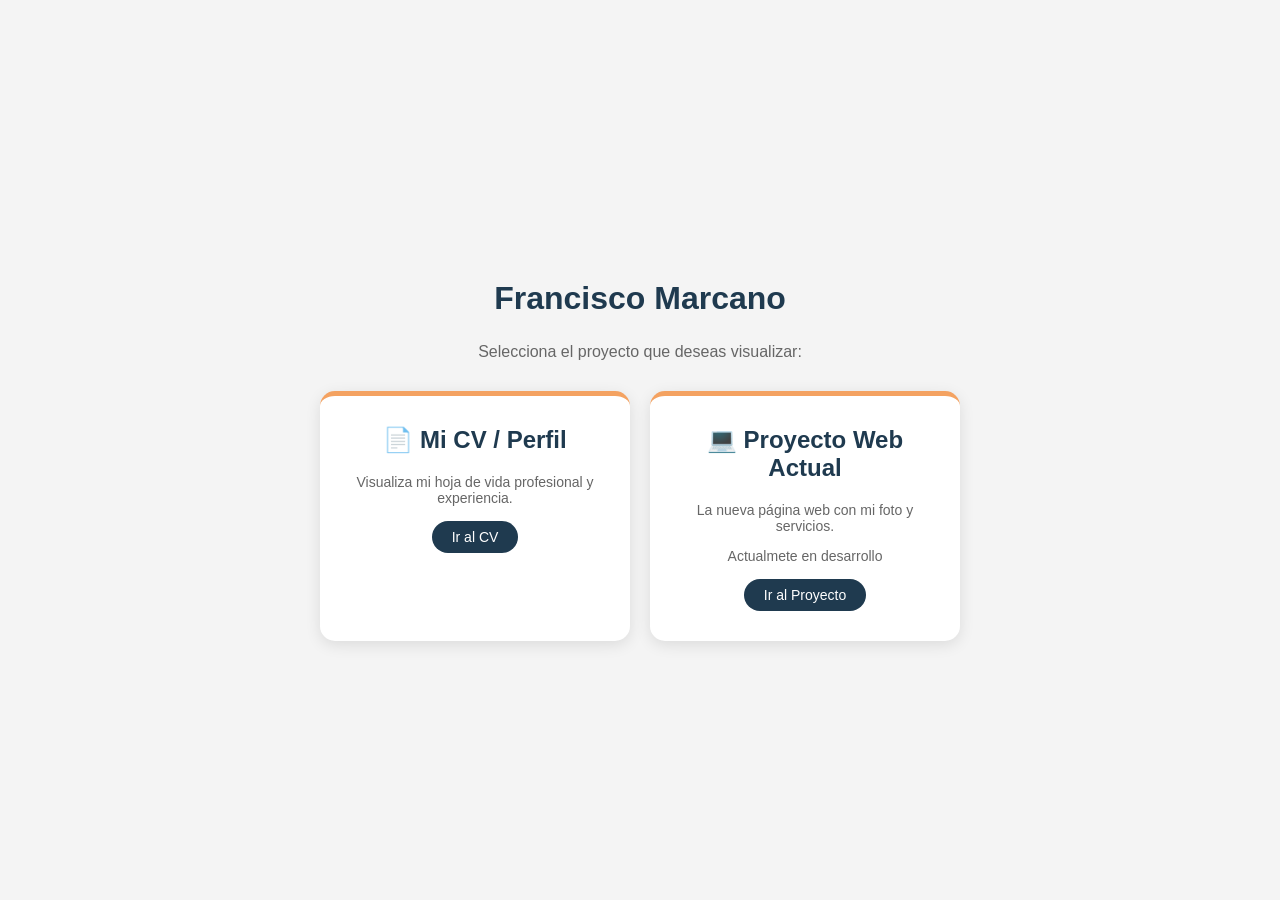
==== commit b3e039e6: "Update index.html" ====
--- a/index.html
+++ b/index.html
@@ -3,7 +3,7 @@
 <head>
     <meta charset="UTF-8">
     <meta name="viewport" content="width=device-width, initial-scale=1.0">
-    <title>Mi Portafolio</title>
+    <title>Francisco Marcano</title>
     <style>
         /* Estilos sencillos para el menú */
         body {
@@ -76,16 +76,17 @@
 
     <div class="menu-container">
         <!-- Enlace a la carpeta del CV -->
-        <a href="cv-perfil/" class="card">
+        <a href="/miperfil/" class="card">
             <h2>📄 Mi CV / Perfil</h2>
             <p>Visualiza mi hoja de vida profesional y experiencia.</p>
             <span class="btn">Ir al CV</span>
         </a>
 
         <!-- Enlace a la carpeta de la página web actual -->
-        <a href="proyecto-web/" class="card">
+        <a href="/proyecto-web/" class="card">
             <h2>💻 Proyecto Web Actual</h2>
             <p>La nueva página web con mi foto y servicios.</p>
+            <p>Actualmete en desarrollo</p>
             <span class="btn">Ir al Proyecto</span>
         </a>
     </div>
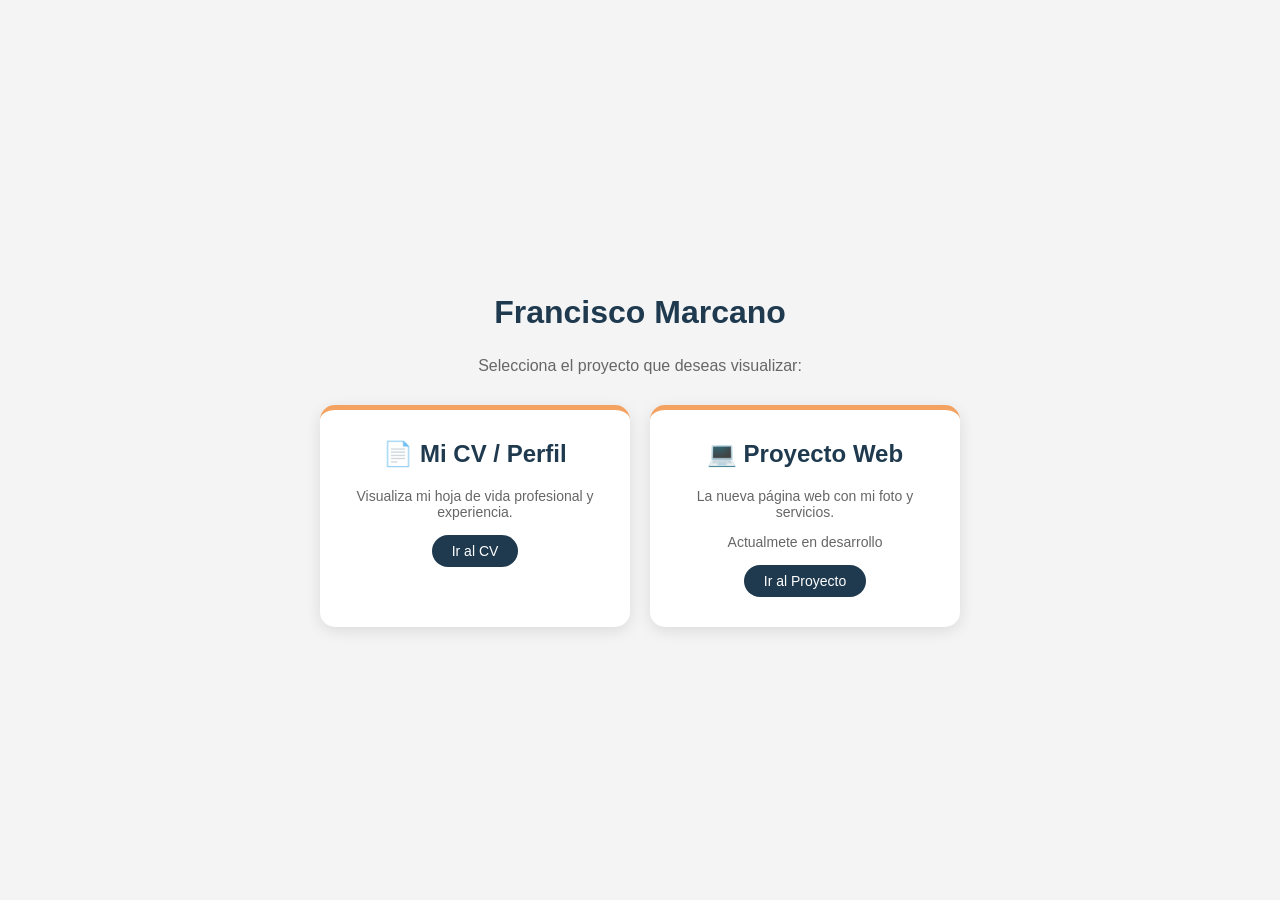
==== commit 74e81bd6: "Update index.html" ====
--- a/index.html
+++ b/index.html
@@ -84,7 +84,7 @@
 
         <!-- Enlace a la carpeta de la página web actual -->
         <a href="/proyecto-web/" class="card">
-            <h2>💻 Proyecto Web Actual</h2>
+            <h2>💻 Proyecto Web</h2>
             <p>La nueva página web con mi foto y servicios.</p>
             <p>Actualmete en desarrollo</p>
             <span class="btn">Ir al Proyecto</span>
